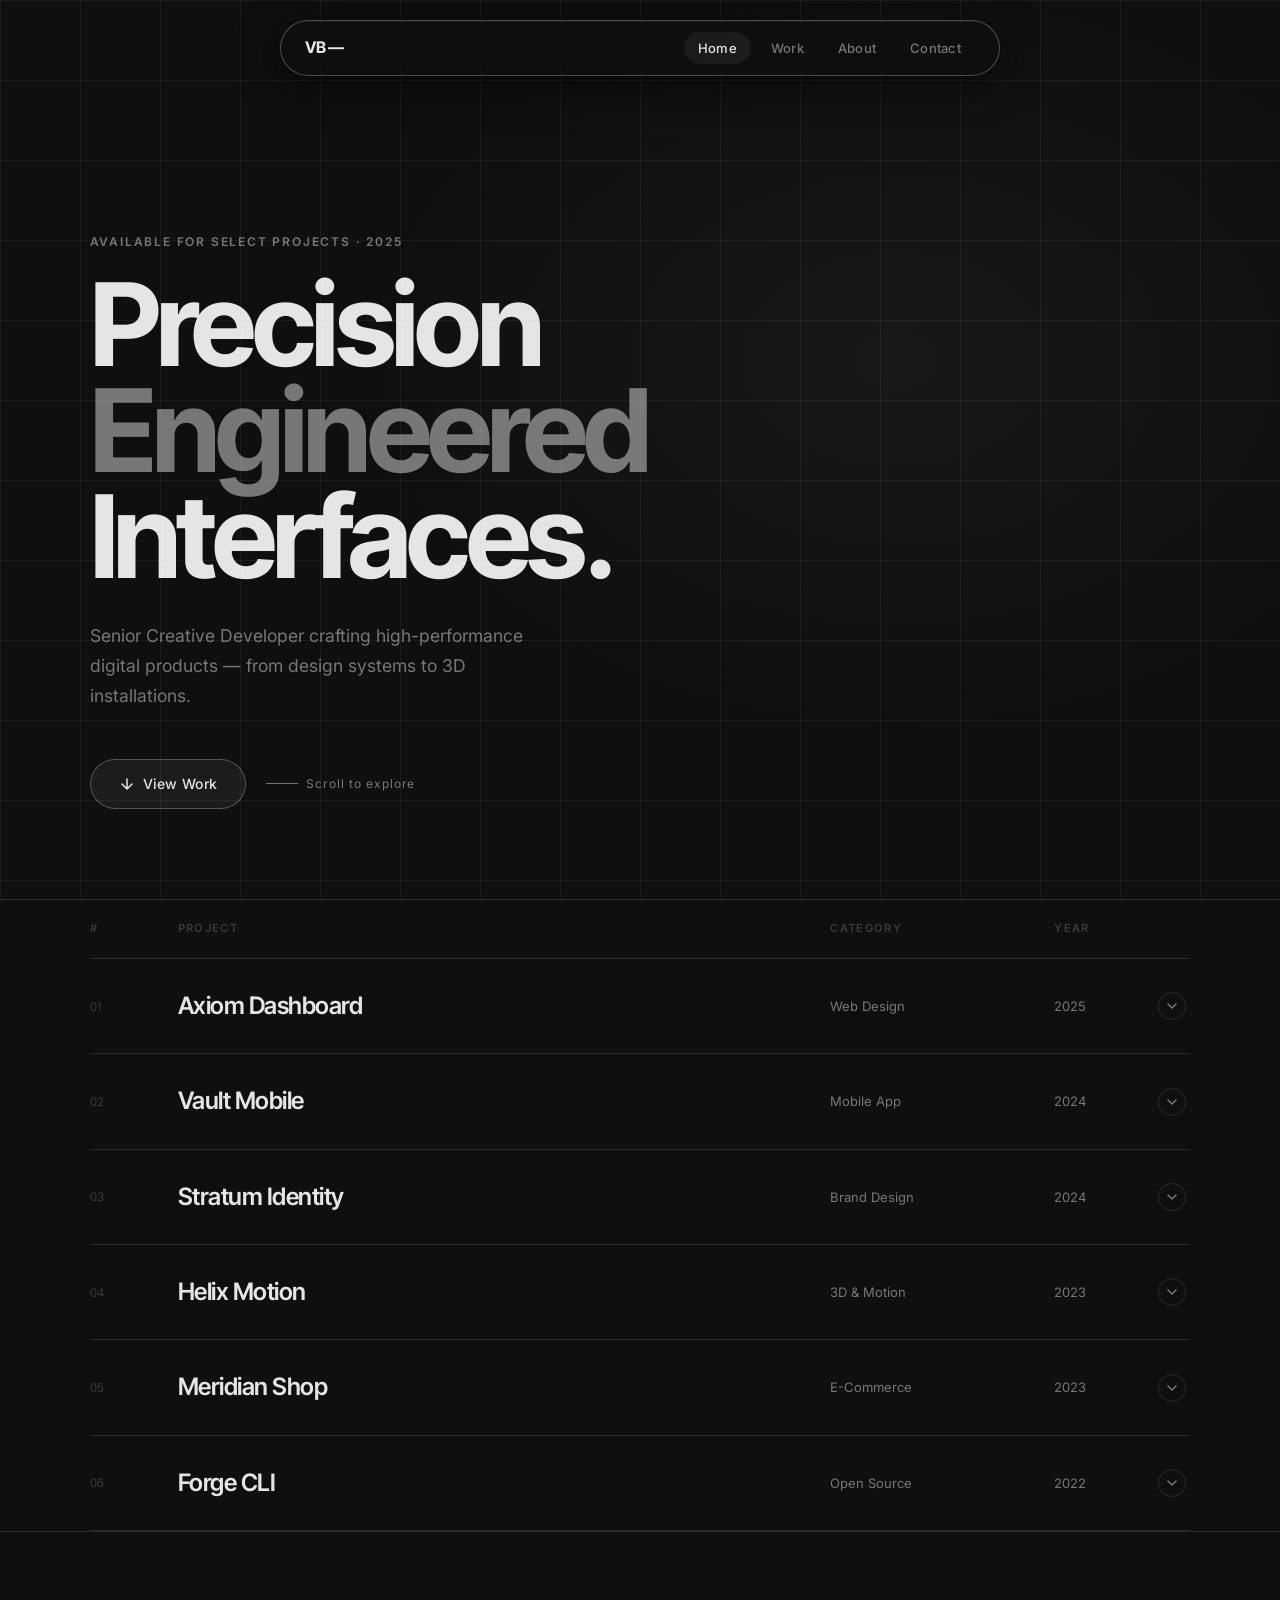
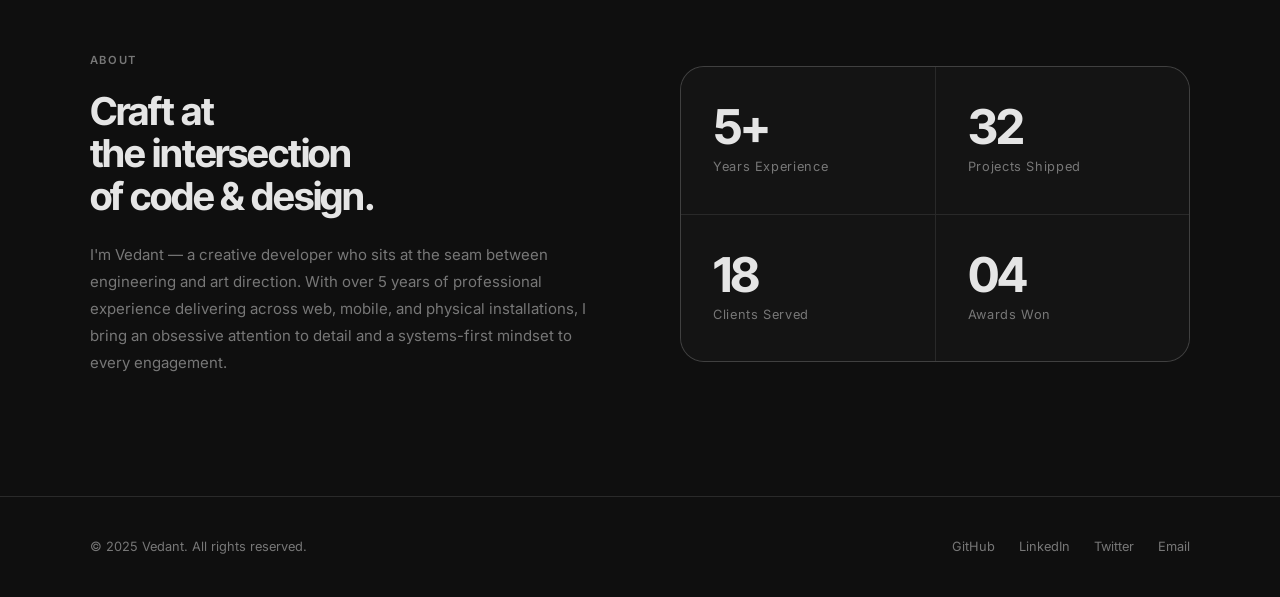
==== index.html @ 5c0058b6 "first commit" ====
<!DOCTYPE html>
<html lang="en">

<head>
    <meta charset="UTF-8" />
    <meta name="viewport" content="width=device-width, initial-scale=1.0" />
    <title>Vedant — Creative Developer & UI Architect</title>
    <meta name="description"
        content="Portfolio of Vedant — a Senior Creative Developer &amp; UI Architect specialising in precision-engineered digital products." />
    <meta property="og:title" content="Vedant — Creative Developer & UI Architect" />
    <meta property="og:description" content="Precision-engineered digital products. Web, Mobile, Brand, Motion." />
    <meta property="og:type" content="website" />
    <link rel="preconnect" href="https://fonts.googleapis.com" />
    <link rel="preconnect" href="https://fonts.gstatic.com" crossorigin />
    <link rel="stylesheet" href="./assets/css/index.css" />
</head>

<body>

    <!-- ── Floating Island Nav ── -->
    <div class="nav-wrapper" id="nav-wrapper">
        <nav class="site-nav" aria-label="Main navigation">
            <span class="nav-logo">VB —</span>
            <ul class="nav-links">
                <li><a href="#" class="active">Home</a></li>
                <li><a href="#projects">Work</a></li>
                <li><a href="#about">About</a></li>
                <li><a href="mailto:vedant@example.com">Contact</a></li>
            </ul>
        </nav>
    </div>

    <!-- ── Hero ── -->
    <header class="hero" id="home">
        <div class="hero-grid-overlay" aria-hidden="true"></div>
        <div class="hero-gradient" aria-hidden="true"></div>
        <p class="hero-eyebrow">Available for select projects · 2025</p>
        <h1 class="hero-heading">Precision<br /><em>Engineered</em><br />Interfaces.</h1>
        <p class="hero-sub">
            Senior Creative Developer crafting high-performance digital
            products — from design systems to 3D installations.
        </p>
        <div class="hero-cta-row">
            <a href="#projects" class="btn-primary">
                <svg width="16" height="16" viewBox="0 0 16 16" fill="none" aria-hidden="true">
                    <path d="M8 3v10M3 8l5 5 5-5" stroke="currentColor" stroke-width="1.5" stroke-linecap="round"
                        stroke-linejoin="round" />
                </svg>
                View Work
            </a>
            <span class="hero-scroll-hint">Scroll to explore</span>
        </div>
    </header>

    <!-- ── Projects ── -->
    <section class="projects-section" id="projects" aria-label="Selected work">
        <div class="projects-header" aria-hidden="true">
            <span>#</span>
            <span>Project</span>
            <span>Category</span>
            <span>Year</span>
            <span></span>
        </div>
        <!-- Rows are injected by index.js -->
        <div id="projects-list"></div>
    </section>

    <!-- ── About ── -->
    <section class="about-section" id="about" aria-label="About">
        <div class="about-copy">
            <p class="about-label">About</p>
            <h2 class="about-heading">Craft at<br />the intersection<br />of code & design.</h2>
            <p class="about-text">
                I'm Vedant — a creative developer who sits at the seam between
                engineering and art direction. With over 5 years of professional
                experience delivering across web, mobile, and physical installations,
                I bring an obsessive attention to detail and a systems-first mindset
                to every engagement.
            </p>
        </div>
        <div class="about-stats" aria-label="Key stats">
            <div class="stat-cell">
                <div class="stat-value">5+</div>
                <div class="stat-label">Years Experience</div>
            </div>
            <div class="stat-cell">
                <div class="stat-value">32</div>
                <div class="stat-label">Projects Shipped</div>
            </div>
            <div class="stat-cell">
                <div class="stat-value">18</div>
                <div class="stat-label">Clients Served</div>
            </div>
            <div class="stat-cell">
                <div class="stat-value">04</div>
                <div class="stat-label">Awards Won</div>
            </div>
        </div>
    </section>

    <!-- ── Footer ── -->
    <footer class="site-footer">
        <p class="footer-copy">© 2025 Vedant. All rights reserved.</p>
        <nav class="footer-links" aria-label="Social links">
            <a href="https://github.com/Vedant-VB07" target="_blank" rel="noopener">GitHub</a>
            <a href="https://linkedin.com/" target="_blank" rel="noopener">LinkedIn</a>
            <a href="https://twitter.com/" target="_blank" rel="noopener">Twitter</a>
            <a href="mailto:vedant@example.com">Email</a>
        </nav>
    </footer>

    <!-- Scripts (projects.js MUST load before index.js) -->
    <script src="./assets/js/projects.js"></script>
    <script src="./assets/js/index.js"></script>
</body>

</html>
---- assets/css/index.css ----
/* ============================================================
   Precision Silver — Design System & Home Page Styles
   "Industrial Humanist Modernism"
   ============================================================ */

@import url('https://fonts.googleapis.com/css2?family=Inter:wght@300;400;500;600;700&family=Inter+Tight:wght@400;700&display=swap');

/* ── 1. Design Tokens ─────────────────────────────────────── */
:root {
    --bg: #0F0F0F;
    --bg-raised: #141414;
    --surface: #1C1C1C;
    --surface-hi: #242424;
    --border: rgba(192, 192, 192, 0.15);
    --border-hi: rgba(192, 192, 192, 0.35);
    --accent: #C0C0C0;
    --accent-hi: #E5E5E5;
    --text: #E5E5E5;
    --text-muted: #777;
    --text-faint: #3A3A3A;
    --tag-bg: rgba(192, 192, 192, 0.08);

    --radius-sm: 6px;
    --radius-md: 12px;
    --radius-lg: 24px;
    --radius-pill: 999px;

    --nav-h: 56px;
    --nav-h-small: 44px;

    --ease-out: cubic-bezier(0.16, 1, 0.3, 1);
    --dur: 0.3s;
}

/* ── 2. Reset & Base ──────────────────────────────────────── */
*,
*::before,
*::after {
    box-sizing: border-box;
    margin: 0;
    padding: 0;
}

html {
    scroll-behavior: smooth;
    font-size: 16px;
}

body {
    background-color: var(--bg);
    color: var(--text);
    font-family: 'Inter', -apple-system, sans-serif;
    font-weight: 400;
    line-height: 1.6;
    -webkit-font-smoothing: antialiased;
    -moz-osx-font-smoothing: grayscale;
    overflow-x: hidden;
}

a {
    color: inherit;
    text-decoration: none;
}

img {
    display: block;
    max-width: 100%;
}

button {
    cursor: pointer;
    font-family: inherit;
}

/* ── 3. Floating Island Nav ───────────────────────────────── */
.nav-wrapper {
    position: fixed;
    top: 20px;
    left: 50%;
    transform: translateX(-50%);
    z-index: 100;
    width: min(720px, calc(100vw - 40px));
    transition: top var(--dur) var(--ease-out), width var(--dur) var(--ease-out);
}

nav.site-nav {
    display: flex;
    align-items: center;
    justify-content: space-between;
    height: var(--nav-h);
    padding: 0 24px;
    border-radius: var(--radius-pill);
    border: 1px solid var(--border-hi);
    background: rgba(15, 15, 15, 0.72);
    backdrop-filter: blur(16px) saturate(180%);
    -webkit-backdrop-filter: blur(16px) saturate(180%);
    box-shadow: 0 8px 40px rgba(0, 0, 0, 0.6), inset 0 1px 0 rgba(255, 255, 255, 0.06);
    transition: height var(--dur) var(--ease-out),
        padding var(--dur) var(--ease-out),
        box-shadow var(--dur) var(--ease-out);
}

.nav-logo {
    font-family: 'Inter Tight', sans-serif;
    font-weight: 700;
    font-size: 1rem;
    letter-spacing: -0.02em;
    color: var(--accent-hi);
}

.nav-links {
    display: flex;
    gap: 6px;
    list-style: none;
}

.nav-links a {
    display: block;
    padding: 6px 14px;
    border-radius: var(--radius-pill);
    font-size: 0.8125rem;
    font-weight: 500;
    color: var(--text-muted);
    letter-spacing: 0.02em;
    transition: color var(--dur), background var(--dur);
}

.nav-links a:hover,
.nav-links a.active {
    color: var(--accent-hi);
    background: rgba(192, 192, 192, 0.08);
}

/* Shrunk state on scroll */
.nav-wrapper.scrolled {
    top: 12px;
    width: min(620px, calc(100vw - 40px));
}

.nav-wrapper.scrolled nav.site-nav {
    height: var(--nav-h-small);
    padding: 0 20px;
    box-shadow: 0 4px 24px rgba(0, 0, 0, 0.8), inset 0 1px 0 rgba(255, 255, 255, 0.04);
}

/* ── 4. Hero Section ──────────────────────────────────────── */
.hero {
    min-height: 100vh;
    display: flex;
    flex-direction: column;
    justify-content: flex-end;
    padding: 0 7vw 10vh;
    position: relative;
    border-bottom: 1px solid var(--border);
    overflow: hidden;
}

.hero-grid-overlay {
    position: absolute;
    inset: 0;
    background-image:
        linear-gradient(var(--border) 1px, transparent 1px),
        linear-gradient(90deg, var(--border) 1px, transparent 1px);
    background-size: 80px 80px;
    pointer-events: none;
    opacity: 0.5;
}

.hero-gradient {
    position: absolute;
    inset: 0;
    background: radial-gradient(ellipse 60% 60% at 70% 40%, rgba(192, 192, 192, 0.05) 0%, transparent 70%);
    pointer-events: none;
}

.hero-eyebrow {
    font-size: 0.75rem;
    font-weight: 600;
    letter-spacing: 0.15em;
    text-transform: uppercase;
    color: var(--text-muted);
    margin-bottom: 20px;
}

.hero-heading {
    font-family: 'Inter Tight', sans-serif;
    font-size: clamp(3.5rem, 9vw, 8rem);
    font-weight: 700;
    line-height: 0.92;
    letter-spacing: -0.04em;
    color: var(--accent-hi);
    margin-bottom: 32px;
    max-width: 900px;
}

.hero-heading em {
    font-style: normal;
    color: var(--text-muted);
}

.hero-sub {
    font-size: clamp(0.9rem, 1.5vw, 1.1rem);
    color: var(--text-muted);
    max-width: 440px;
    line-height: 1.7;
    margin-bottom: 48px;
}

.hero-cta-row {
    display: flex;
    align-items: center;
    gap: 20px;
}

.btn-primary {
    display: inline-flex;
    align-items: center;
    gap: 8px;
    padding: 13px 28px;
    border-radius: var(--radius-pill);
    border: 1px solid var(--border-hi);
    background: var(--surface);
    color: var(--accent-hi);
    font-size: 0.875rem;
    font-weight: 500;
    letter-spacing: 0.02em;
    transition: background var(--dur), border-color var(--dur), transform var(--dur);
}

.btn-primary:hover {
    background: var(--surface-hi);
    border-color: var(--accent);
    transform: translateY(-1px);
}

.hero-scroll-hint {
    font-size: 0.75rem;
    color: var(--text-muted);
    letter-spacing: 0.08em;
    display: flex;
    align-items: center;
    gap: 8px;
}

.hero-scroll-hint::before {
    content: '';
    display: inline-block;
    width: 32px;
    height: 1px;
    background: var(--text-muted);
}

/* ── 5. Projects Section ──────────────────────────────────── */
.projects-section {
    padding: 0 7vw;
}

.projects-header {
    display: grid;
    grid-template-columns: 64px 1fr 200px 80px 32px;
    gap: 0 24px;
    padding: 20px 0;
    border-bottom: 1px solid var(--border);
}

.projects-header span {
    font-size: 0.7rem;
    font-weight: 600;
    letter-spacing: 0.12em;
    text-transform: uppercase;
    color: var(--text-faint);
}

/* ── 6. Project Row ───────────────────────────────────────── */
.project-row {
    border-bottom: 1px solid var(--border);
    overflow: hidden;
}

.row-header {
    display: grid;
    grid-template-columns: 64px 1fr 200px 80px 32px;
    gap: 0 24px;
    align-items: center;
    padding: 28px 0;
    cursor: pointer;
    transition: background var(--dur);
    position: relative;
}

.row-header::before {
    content: '';
    position: absolute;
    inset: 0;
    margin: 0 -7vw;
    background: rgba(192, 192, 192, 0.03);
    opacity: 0;
    transition: opacity var(--dur);
    pointer-events: none;
}

.row-header:hover::before {
    opacity: 1;
}

.row-index {
    font-family: 'Inter Tight', sans-serif;
    font-size: 0.75rem;
    font-weight: 400;
    color: var(--text-faint);
    letter-spacing: 0.05em;
}

.row-title {
    font-family: 'Inter Tight', sans-serif;
    font-size: clamp(1.1rem, 2vw, 1.5rem);
    font-weight: 600;
    color: var(--accent-hi);
    letter-spacing: -0.02em;
    transition: color var(--dur);
}

.project-row.is-open .row-title,
.row-header:hover .row-title {
    color: #fff;
}

.row-category {
    font-size: 0.8125rem;
    color: var(--text-muted);
    font-weight: 400;
}

.row-year {
    font-size: 0.8125rem;
    color: var(--text-muted);
    font-weight: 400;
}

.row-chevron {
    display: flex;
    align-items: center;
    justify-content: center;
    width: 28px;
    height: 28px;
    border-radius: 50%;
    border: 1px solid var(--border);
    color: var(--text-muted);
    font-size: 0.75rem;
    transition: transform var(--dur) var(--ease-out),
        border-color var(--dur),
        color var(--dur),
        background var(--dur);
    flex-shrink: 0;
}

.project-row.is-open .row-chevron {
    transform: rotate(180deg);
    border-color: var(--accent);
    color: var(--accent-hi);
    background: rgba(192, 192, 192, 0.08);
}

/* ── 7. Expanded Accordion Card ───────────────────────────── */
.row-detail {
    max-height: 0;
    overflow: hidden;
    transition: max-height 0.4s var(--ease-out);
}

.project-row.is-open .row-detail {
    max-height: 640px;
}

.row-detail-inner {
    display: grid;
    grid-template-columns: 1fr 1fr;
    gap: 40px;
    padding: 0 0 48px;
    border-radius: 0 0 var(--radius-lg) var(--radius-lg);
}

.detail-image-wrap {
    position: relative;
    border-radius: var(--radius-lg);
    overflow: hidden;
    border: 1px solid var(--border);
    background: var(--surface);
    aspect-ratio: 16/9;
}

.detail-image-wrap img {
    width: 100%;
    height: 100%;
    object-fit: cover;
    transition: transform 0.6s var(--ease-out);
}

.project-row.is-open .detail-image-wrap img {
    transform: scale(1.02);
}

/* CSS placeholder for projects without images */
.detail-image-placeholder {
    width: 100%;
    height: 100%;
    display: flex;
    align-items: center;
    justify-content: center;
    background: linear-gradient(135deg, var(--surface) 0%, var(--bg-raised) 100%);
}

.placeholder-glyph {
    width: 80px;
    height: 80px;
    border: 1px solid var(--border-hi);
    border-radius: var(--radius-md);
    display: grid;
    place-items: center;
}

.placeholder-glyph svg {
    opacity: 0.3;
}

.detail-content {
    display: flex;
    flex-direction: column;
    justify-content: center;
    gap: 20px;
    padding: 8px 0;
}

.detail-summary {
    font-size: 0.95rem;
    color: var(--text-muted);
    line-height: 1.75;
    border-left: 2px solid var(--border-hi);
    padding-left: 16px;
}

.detail-tags {
    display: flex;
    flex-wrap: wrap;
    gap: 8px;
}

.detail-tag {
    padding: 4px 12px;
    border-radius: var(--radius-pill);
    border: 1px solid var(--border);
    background: var(--tag-bg);
    font-size: 0.75rem;
    font-weight: 500;
    color: var(--accent);
    letter-spacing: 0.04em;
}

.btn-case-study {
    display: inline-flex;
    align-items: center;
    gap: 10px;
    align-self: flex-start;
    padding: 12px 24px;
    border-radius: var(--radius-pill);
    border: 1px solid var(--border-hi);
    background: transparent;
    color: var(--accent-hi);
    font-size: 0.8125rem;
    font-weight: 600;
    letter-spacing: 0.05em;
    text-transform: uppercase;
    transition: background var(--dur), border-color var(--dur), transform var(--dur), color var(--dur);
}

.btn-case-study:hover {
    background: var(--accent-hi);
    color: var(--bg);
    border-color: var(--accent-hi);
    transform: translateY(-1px);
}

.btn-case-study svg {
    transition: transform var(--dur) var(--ease-out);
}

.btn-case-study:hover svg {
    transform: translateX(3px);
}

/* ── 8. About Section ─────────────────────────────────────── */
.about-section {
    padding: 120px 7vw;
    border-top: 1px solid var(--border);
    display: grid;
    grid-template-columns: 1fr 1fr;
    gap: 80px;
    align-items: center;
}

.about-label {
    font-size: 0.7rem;
    font-weight: 600;
    letter-spacing: 0.15em;
    text-transform: uppercase;
    color: var(--text-muted);
    margin-bottom: 20px;
}

.about-heading {
    font-family: 'Inter Tight', sans-serif;
    font-size: clamp(1.8rem, 3vw, 2.8rem);
    font-weight: 700;
    letter-spacing: -0.03em;
    color: var(--accent-hi);
    line-height: 1.1;
    margin-bottom: 24px;
}

.about-text {
    color: var(--text-muted);
    line-height: 1.8;
    font-size: 0.9375rem;
}

.about-stats {
    display: grid;
    grid-template-columns: 1fr 1fr;
    gap: 1px;
    border: 1px solid var(--border);
    border-radius: var(--radius-lg);
    overflow: hidden;
    background: var(--border);
}

.stat-cell {
    background: var(--bg-raised);
    padding: 36px 32px;
}

.stat-value {
    font-family: 'Inter Tight', sans-serif;
    font-size: 3rem;
    font-weight: 700;
    letter-spacing: -0.04em;
    color: var(--accent-hi);
    line-height: 1;
    margin-bottom: 6px;
}

.stat-label {
    font-size: 0.8rem;
    color: var(--text-muted);
    letter-spacing: 0.05em;
}

/* ── 9. Footer ────────────────────────────────────────────── */
footer.site-footer {
    border-top: 1px solid var(--border);
    padding: 40px 7vw;
    display: flex;
    align-items: center;
    justify-content: space-between;
    gap: 24px;
}

.footer-copy {
    font-size: 0.8rem;
    color: var(--text-muted);
}

.footer-links {
    display: flex;
    gap: 24px;
}

.footer-links a {
    font-size: 0.8rem;
    color: var(--text-muted);
    transition: color var(--dur);
}

.footer-links a:hover {
    color: var(--accent-hi);
}

/* ── 10. Utilities ────────────────────────────────────────── */
.sr-only {
    position: absolute;
    width: 1px;
    height: 1px;
    clip: rect(0 0 0 0);
    overflow: hidden;
}

/* ── 11. Responsive ───────────────────────────────────────── */
@media (max-width: 768px) {
    .projects-header {
        display: none;
    }

    .row-header {
        grid-template-columns: 48px 1fr 32px;
    }

    .row-category,
    .row-year {
        display: none;
    }

    .row-detail-inner {
        grid-template-columns: 1fr;
        gap: 24px;
        padding-bottom: 32px;
    }

    .about-section {
        grid-template-columns: 1fr;
        gap: 48px;
        padding: 80px 7vw;
    }

    .hero {
        padding: 0 6vw 12vh;
    }

    footer.site-footer {
        flex-direction: column;
        align-items: flex-start;
    }
}

@media (max-width: 480px) {
    .nav-links {
        display: none;
    }
}
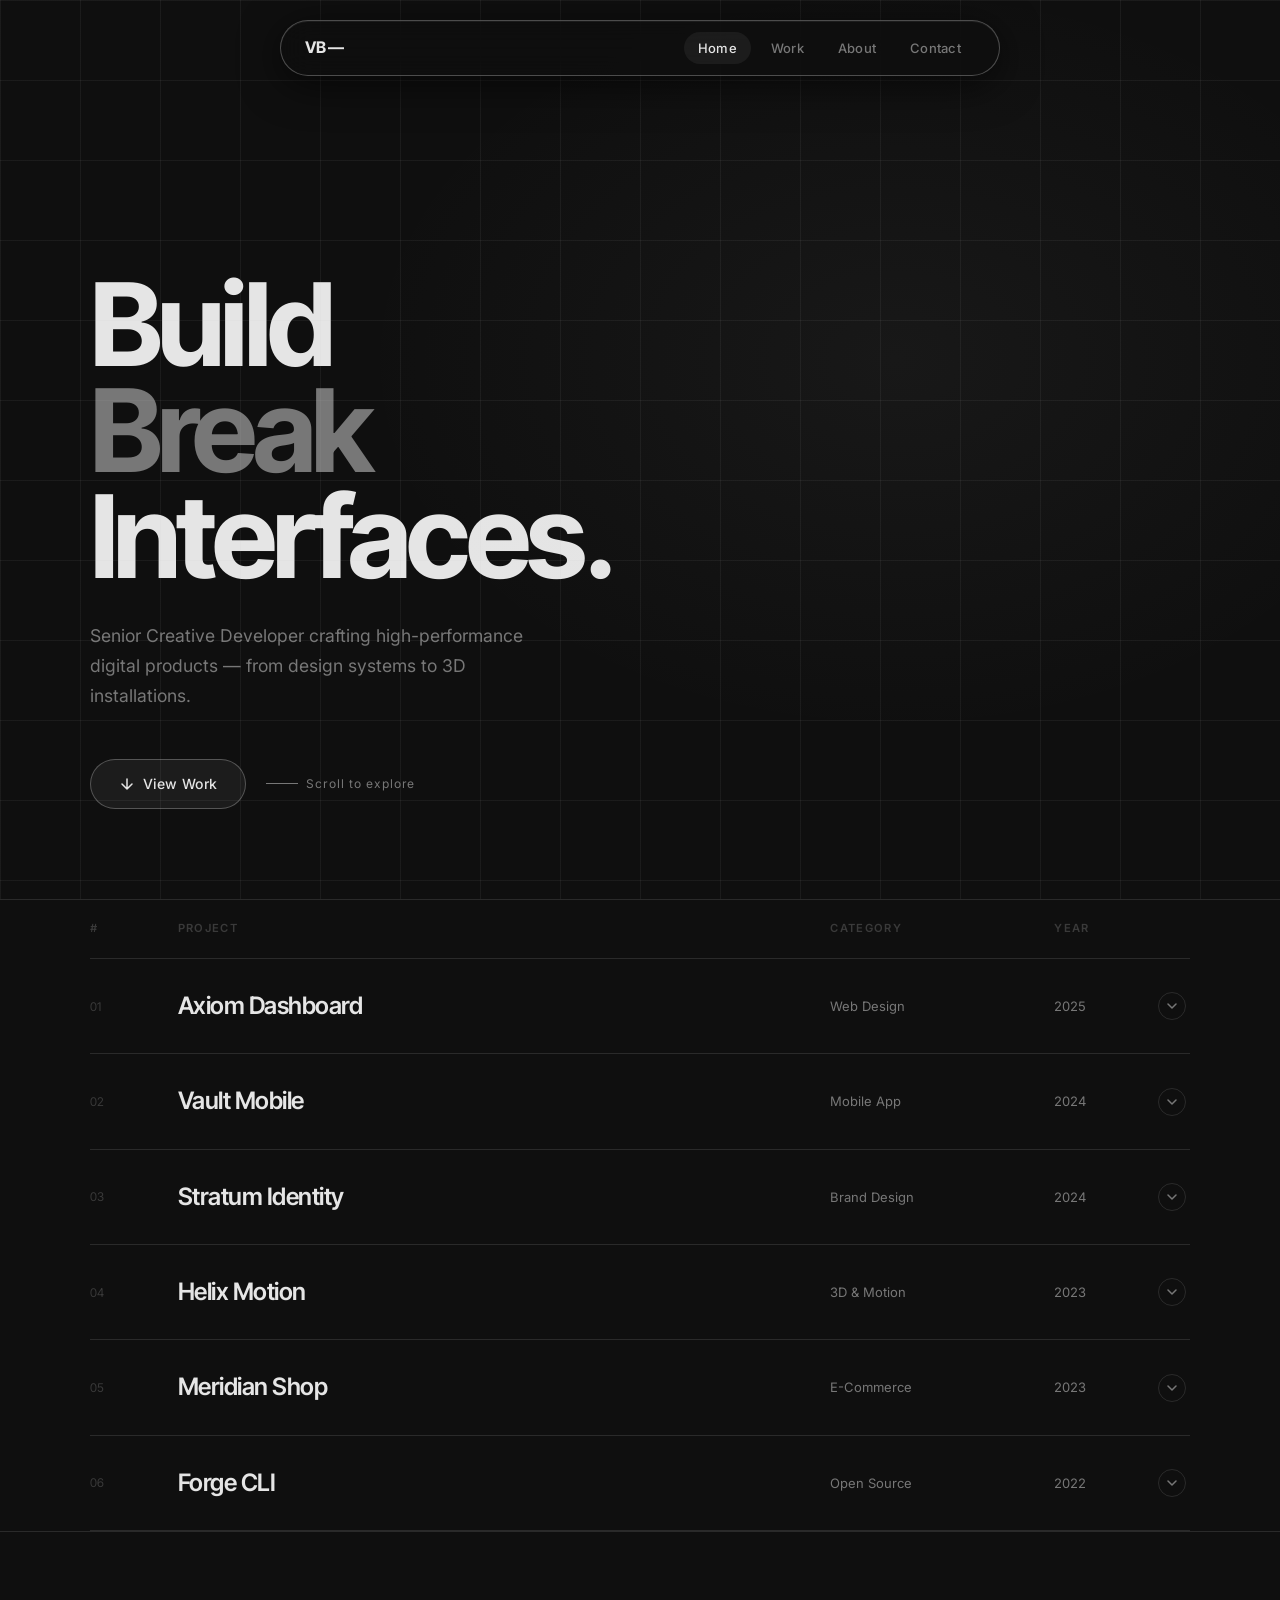
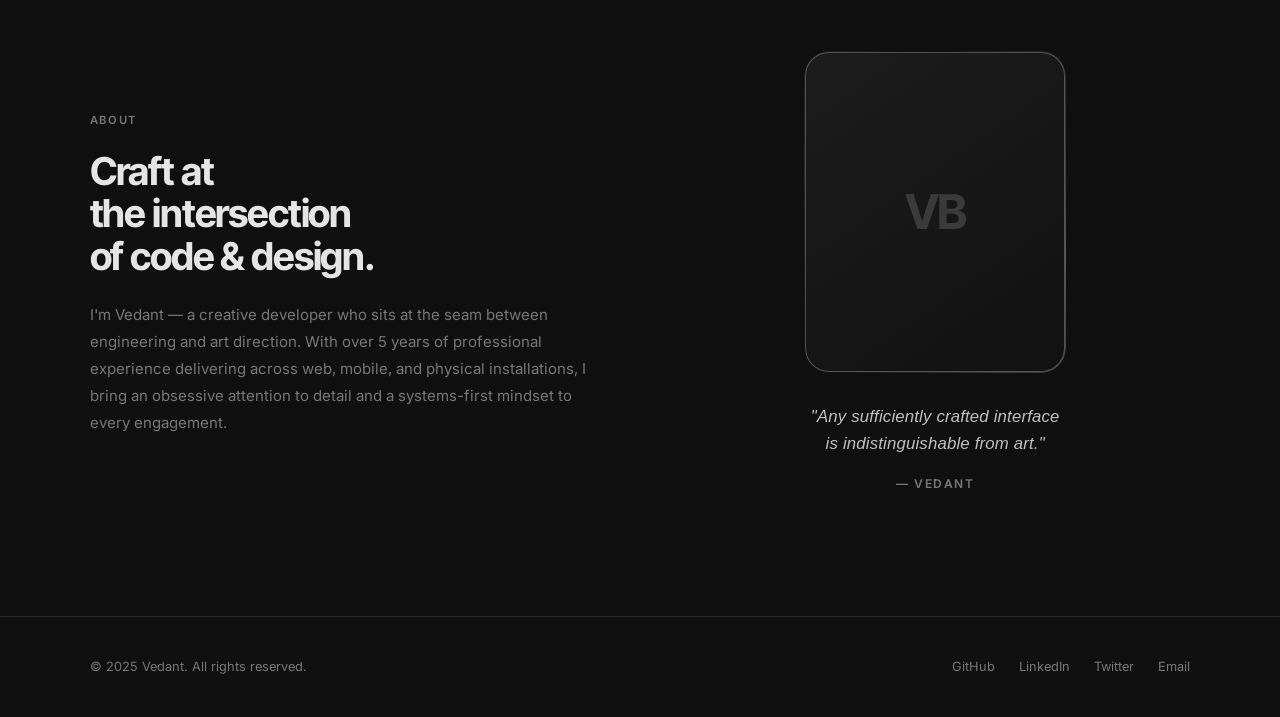
==== commit cd1f3469: "./" ====
--- a/index.html
+++ b/index.html
@@ -4,7 +4,7 @@
 <head>
     <meta charset="UTF-8" />
     <meta name="viewport" content="width=device-width, initial-scale=1.0" />
-    <title>Vedant — Creative Developer & UI Architect</title>
+    <title>Portfolio</title>
     <meta name="description"
         content="Portfolio of Vedant — a Senior Creative Developer &amp; UI Architect specialising in precision-engineered digital products." />
     <meta property="og:title" content="Vedant — Creative Developer & UI Architect" />
@@ -16,6 +16,19 @@
 </head>
 
 <body>
+
+    <!-- ── Preloader ── -->
+    <div id="preloader" aria-hidden="true">
+        <div class="preloader-inner">
+            <div class="preloader-logo">VB —</div>
+            <div class="preloader-bar-wrap">
+                <div class="preloader-bar" id="preloader-bar"></div>
+            </div>
+            <span class="preloader-status" id="preloader-status">Initialising</span>
+        </div>
+        <div class="preloader-grid" aria-hidden="true"></div>
+        <div class="preloader-scanline" aria-hidden="true"></div>
+    </div>
 
     <!-- ── Floating Island Nav ── -->
     <div class="nav-wrapper" id="nav-wrapper">
@@ -34,8 +47,7 @@
     <header class="hero" id="home">
         <div class="hero-grid-overlay" aria-hidden="true"></div>
         <div class="hero-gradient" aria-hidden="true"></div>
-        <p class="hero-eyebrow">Available for select projects · 2025</p>
-        <h1 class="hero-heading">Precision<br /><em>Engineered</em><br />Interfaces.</h1>
+        <h1 class="hero-heading">Build<br /><em>Break</em><br />Interfaces.</h1>
         <p class="hero-sub">
             Senior Creative Developer crafting high-performance digital
             products — from design systems to 3D installations.
@@ -78,23 +90,22 @@
                 to every engagement.
             </p>
         </div>
-        <div class="about-stats" aria-label="Key stats">
-            <div class="stat-cell">
-                <div class="stat-value">5+</div>
-                <div class="stat-label">Years Experience</div>
+        <!-- Photo + Quote -->
+        <div class="about-photo-col">
+            <div class="about-photo-frame">
+                <!-- Replace src with your actual photo. Keep filename as photo.jpg in assets/img/ -->
+                <img src="./assets/img/photo.jpg" alt="Vedant" class="about-photo"
+                    onerror="this.style.display='none';this.nextElementSibling.style.display='flex'" />
+                <!-- Shown if photo is missing -->
+                <div class="about-photo-fallback">
+                    <span>VB</span>
+                </div>
+                <div class="photo-rim" aria-hidden="true"></div>
             </div>
-            <div class="stat-cell">
-                <div class="stat-value">32</div>
-                <div class="stat-label">Projects Shipped</div>
-            </div>
-            <div class="stat-cell">
-                <div class="stat-value">18</div>
-                <div class="stat-label">Clients Served</div>
-            </div>
-            <div class="stat-cell">
-                <div class="stat-value">04</div>
-                <div class="stat-label">Awards Won</div>
-            </div>
+            <blockquote class="about-quote">
+                <p class="quote-text">"Any sufficiently crafted interface<br />is indistinguishable from art."</p>
+                <cite class="quote-cite">— Vedant</cite>
+            </blockquote>
         </div>
     </section>
 
--- a/assets/css/index.css
+++ b/assets/css/index.css
@@ -488,6 +488,44 @@
     transform: translateX(3px);
 }
 
+/* ── Live At button (secondary) ───────────────────────────── */
+.detail-actions {
+    display: flex;
+    flex-wrap: wrap;
+    gap: 12px;
+    align-items: center;
+}
+
+.btn-live-at {
+    display: inline-flex;
+    align-items: center;
+    gap: 8px;
+    padding: 12px 22px;
+    border-radius: var(--radius-pill);
+    border: 1px solid var(--border);
+    background: transparent;
+    color: var(--text-muted);
+    font-size: 0.8125rem;
+    font-weight: 500;
+    letter-spacing: 0.05em;
+    text-transform: uppercase;
+    transition: border-color var(--dur), color var(--dur), transform var(--dur);
+}
+
+.btn-live-at:hover {
+    border-color: var(--accent);
+    color: var(--accent-hi);
+    transform: translateY(-1px);
+}
+
+.btn-live-at svg {
+    transition: transform var(--dur) var(--ease-out);
+}
+
+.btn-live-at:hover svg {
+    transform: translate(2px, -2px);
+}
+
 /* ── 8. About Section ─────────────────────────────────────── */
 .about-section {
     padding: 120px 7vw;
@@ -523,35 +561,103 @@
     font-size: 0.9375rem;
 }
 
-.about-stats {
-    display: grid;
-    grid-template-columns: 1fr 1fr;
-    gap: 1px;
-    border: 1px solid var(--border);
+/* ── 8b. About — Photo + Quote ───────────────────────────── */
+.about-photo-col {
+    display: flex;
+    flex-direction: column;
+    align-items: center;
+    gap: 32px;
+}
+
+.about-photo-frame {
+    position: relative;
+    width: 260px;
+    flex-shrink: 0;
+}
+
+.about-photo {
+    width: 260px;
+    height: 320px;
+    object-fit: cover;
     border-radius: var(--radius-lg);
-    overflow: hidden;
-    background: var(--border);
-}
-
-.stat-cell {
-    background: var(--bg-raised);
-    padding: 36px 32px;
-}
-
-.stat-value {
+    border: 1px solid var(--border-hi);
+    display: block;
+}
+
+/* Fallback initials block */
+.about-photo-fallback {
+    width: 260px;
+    height: 320px;
+    border-radius: var(--radius-lg);
+    border: 1px solid var(--border-hi);
+    background: linear-gradient(145deg, var(--surface) 0%, #111 100%);
+    display: flex;
+    align-items: center;
+    justify-content: center;
+}
+
+.about-photo-fallback span {
     font-family: 'Inter Tight', sans-serif;
     font-size: 3rem;
     font-weight: 700;
     letter-spacing: -0.04em;
-    color: var(--accent-hi);
-    line-height: 1;
-    margin-bottom: 6px;
-}
-
-.stat-label {
-    font-size: 0.8rem;
-    color: var(--text-muted);
-    letter-spacing: 0.05em;
+    color: var(--text-faint);
+}
+
+/* Subtle animated silver rim */
+.photo-rim {
+    position: absolute;
+    inset: -1px;
+    border-radius: calc(var(--radius-lg) + 1px);
+    background: conic-gradient(from 0deg,
+            transparent 0%,
+            rgba(192, 192, 192, 0.6) 30%,
+            transparent 60%,
+            rgba(192, 192, 192, 0.2) 80%,
+            transparent 100%);
+    mask: linear-gradient(#fff 0 0) content-box,
+        linear-gradient(#fff 0 0);
+    mask-composite: exclude;
+    -webkit-mask-composite: destination-out;
+    padding: 1px;
+    animation: rim-spin 6s linear infinite;
+    pointer-events: none;
+    opacity: 0.7;
+}
+
+@keyframes rim-spin {
+    from {
+        transform: rotate(0deg);
+    }
+
+    to {
+        transform: rotate(360deg);
+    }
+}
+
+.about-quote {
+    text-align: center;
+    padding: 0 8px;
+    border: none;
+}
+
+.quote-text {
+    font-family: 'Inter Tight', sans-serif;
+    font-size: clamp(0.9rem, 1.5vw, 1.05rem);
+    font-style: italic;
+    color: var(--accent);
+    line-height: 1.6;
+    letter-spacing: 0.01em;
+    margin-bottom: 12px;
+}
+
+.quote-cite {
+    font-size: 0.75rem;
+    font-style: normal;
+    font-weight: 600;
+    letter-spacing: 0.12em;
+    text-transform: uppercase;
+    color: var(--text-muted);
 }
 
 /* ── 9. Footer ────────────────────────────────────────────── */
@@ -593,7 +699,114 @@
     overflow: hidden;
 }
 
-/* ── 11. Responsive ───────────────────────────────────────── */
+/* ── 11. Preloader ────────────────────────────────────────── */
+#preloader {
+    position: fixed;
+    inset: 0;
+    z-index: 9999;
+    background: var(--bg);
+    display: flex;
+    align-items: center;
+    justify-content: center;
+    transition: opacity 0.6s var(--ease-out), visibility 0.6s var(--ease-out);
+}
+
+#preloader.hidden {
+    opacity: 0;
+    visibility: hidden;
+    pointer-events: none;
+}
+
+.preloader-grid {
+    position: absolute;
+    inset: 0;
+    background-image:
+        linear-gradient(rgba(192, 192, 192, 0.06) 1px, transparent 1px),
+        linear-gradient(90deg, rgba(192, 192, 192, 0.06) 1px, transparent 1px);
+    background-size: 60px 60px;
+    pointer-events: none;
+}
+
+/* Moving horizontal scanline */
+.preloader-scanline {
+    position: absolute;
+    left: 0;
+    right: 0;
+    height: 1px;
+    background: linear-gradient(90deg, transparent, rgba(192, 192, 192, 0.25) 40%, rgba(255, 255, 255, 0.5) 50%, rgba(192, 192, 192, 0.25) 60%, transparent);
+    animation: scan 2.5s linear infinite;
+    pointer-events: none;
+}
+
+@keyframes scan {
+    from {
+        top: 0;
+    }
+
+    to {
+        top: 100%;
+    }
+}
+
+.preloader-inner {
+    display: flex;
+    flex-direction: column;
+    align-items: center;
+    gap: 28px;
+    position: relative;
+    z-index: 1;
+}
+
+.preloader-logo {
+    font-family: 'Inter Tight', sans-serif;
+    font-size: clamp(2.5rem, 8vw, 4rem);
+    font-weight: 700;
+    letter-spacing: -0.04em;
+    color: var(--accent-hi);
+    animation: pl-fade 1.2s var(--ease-out) both;
+}
+
+@keyframes pl-fade {
+    from {
+        opacity: 0;
+        transform: translateY(12px);
+    }
+
+    to {
+        opacity: 1;
+        transform: translateY(0);
+    }
+}
+
+.preloader-bar-wrap {
+    width: clamp(180px, 28vw, 320px);
+    height: 1px;
+    background: var(--border);
+    position: relative;
+    overflow: hidden;
+}
+
+.preloader-bar {
+    position: absolute;
+    top: 0;
+    left: 0;
+    height: 100%;
+    width: 0%;
+    background: linear-gradient(90deg, var(--accent), var(--accent-hi));
+    transition: width 0.1s linear;
+    box-shadow: 0 0 12px rgba(192, 192, 192, 0.6);
+}
+
+.preloader-status {
+    font-size: 0.7rem;
+    font-weight: 600;
+    letter-spacing: 0.18em;
+    text-transform: uppercase;
+    color: var(--text-muted);
+    animation: pl-fade 1.4s var(--ease-out) both;
+}
+
+/* ── 12. Responsive ───────────────────────────────────────── */
 @media (max-width: 768px) {
     .projects-header {
         display: none;
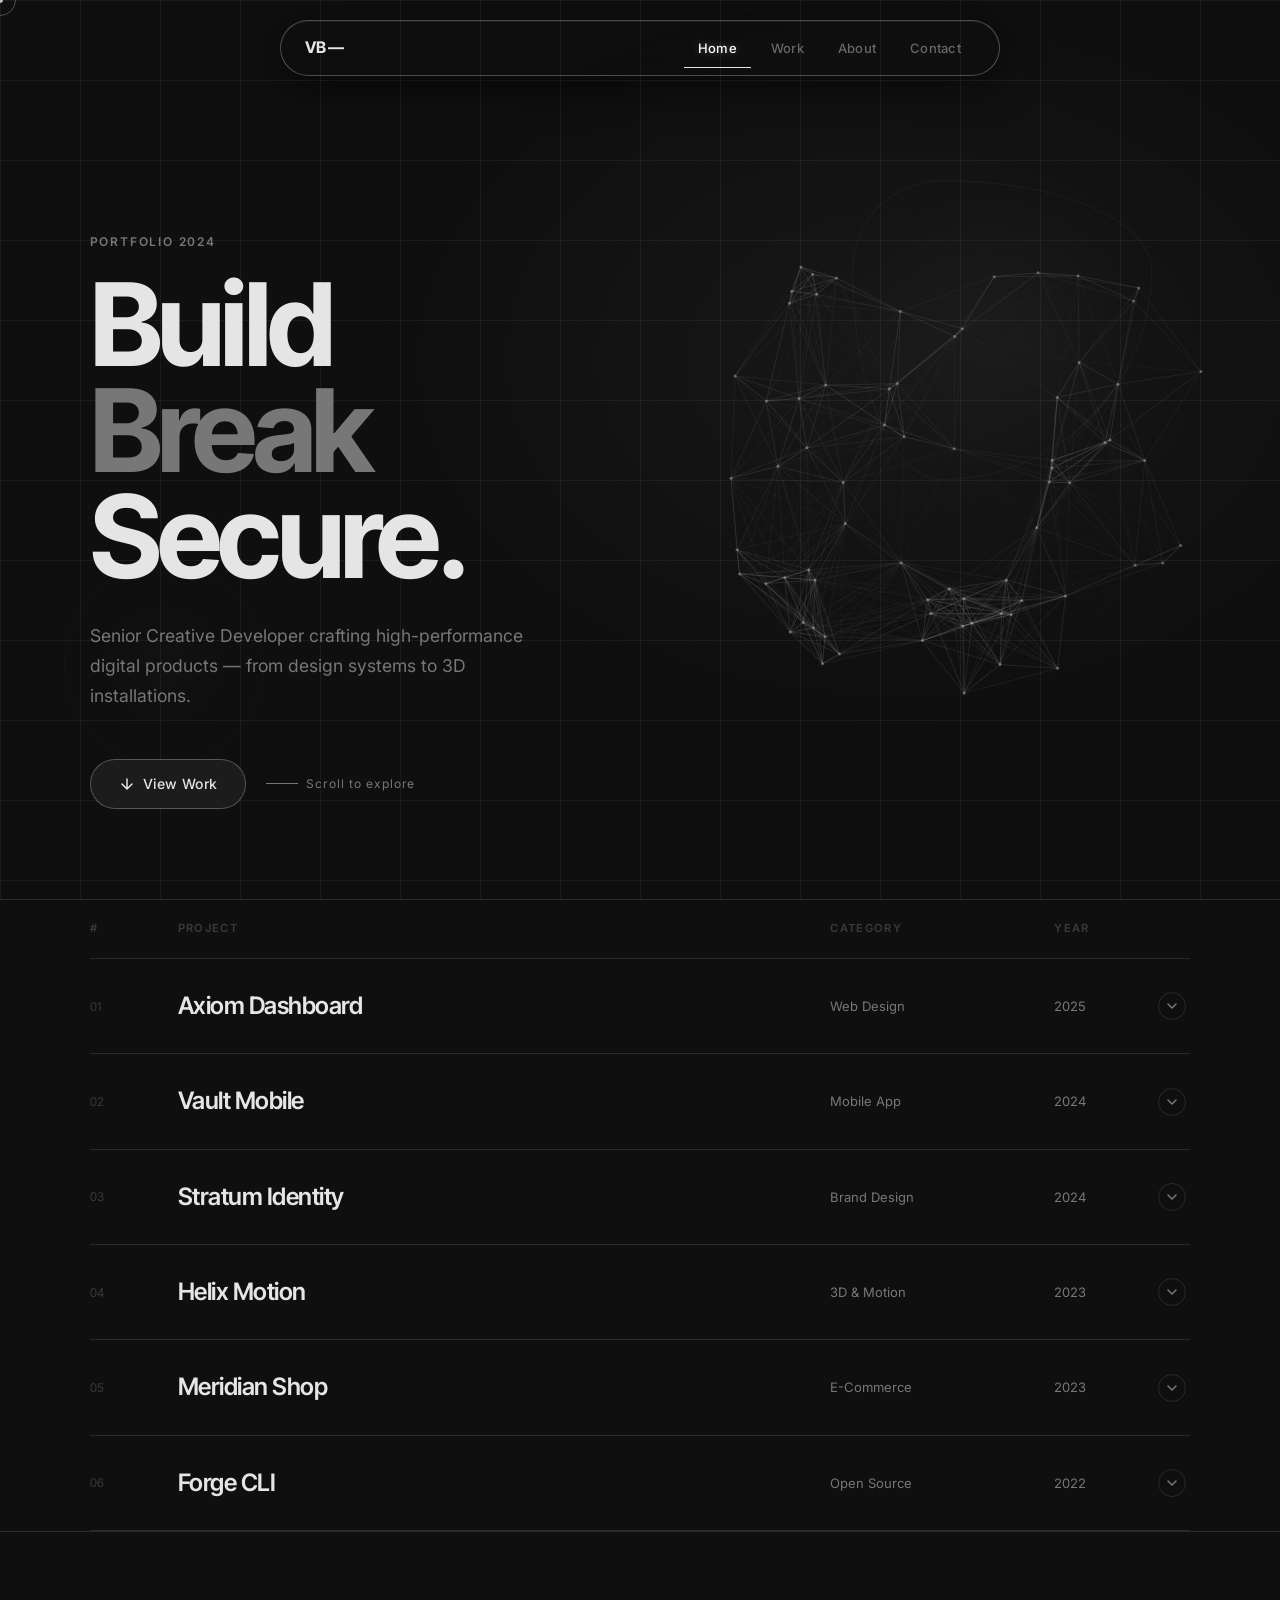
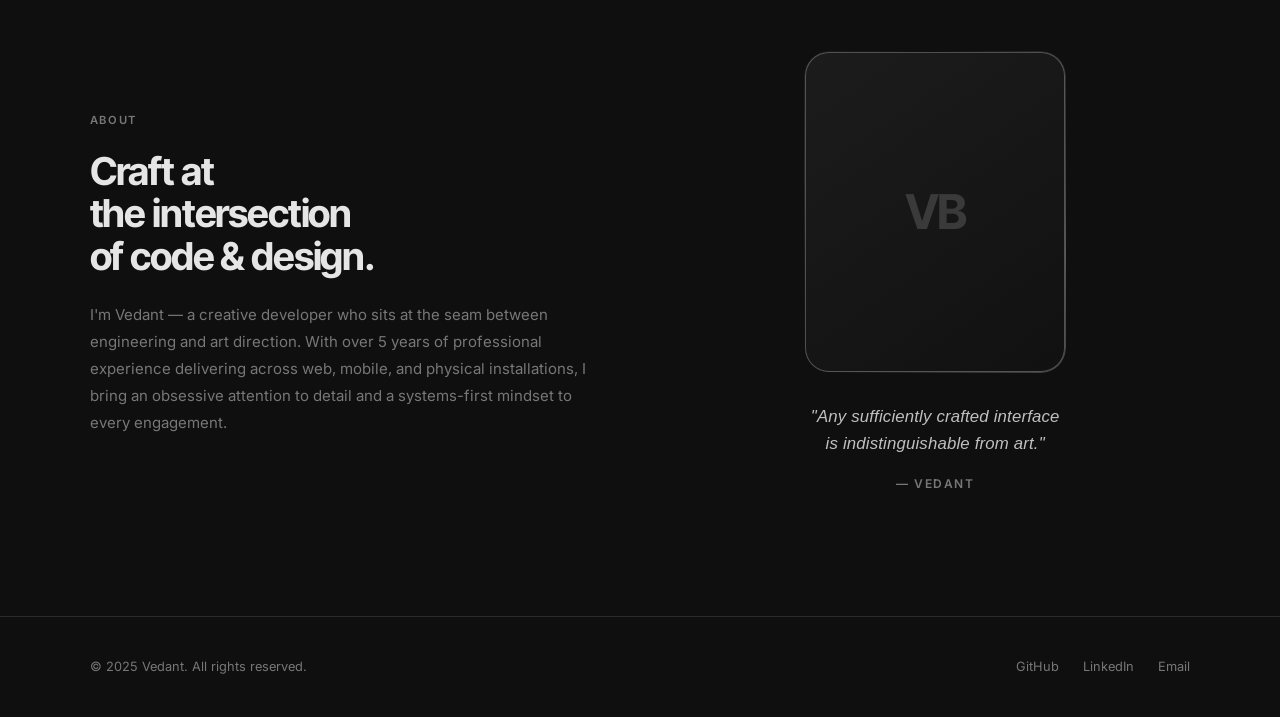
==== commit 1542150f: "first modified final" ====
--- a/index.html
+++ b/index.html
@@ -16,6 +16,9 @@
 </head>
 
 <body>
+    <!-- ── Custom Cursor ── -->
+    <div class="cursor-dot" id="cursor-dot"></div>
+    <div class="cursor-ring" id="cursor-ring"></div>
 
     <!-- ── Preloader ── -->
     <div id="preloader" aria-hidden="true">
@@ -33,12 +36,12 @@
     <!-- ── Floating Island Nav ── -->
     <div class="nav-wrapper" id="nav-wrapper">
         <nav class="site-nav" aria-label="Main navigation">
-            <span class="nav-logo">VB —</span>
+            <span class="nav-logo" id="nav-logo-trigger">VB —</span>
             <ul class="nav-links">
                 <li><a href="#" class="active">Home</a></li>
                 <li><a href="#projects">Work</a></li>
                 <li><a href="#about">About</a></li>
-                <li><a href="mailto:vedant@example.com">Contact</a></li>
+                <li><a href="#" id="nav-contact-trigger">Contact</a></li>
             </ul>
         </nav>
     </div>
@@ -47,20 +50,30 @@
     <header class="hero" id="home">
         <div class="hero-grid-overlay" aria-hidden="true"></div>
         <div class="hero-gradient" aria-hidden="true"></div>
-        <h1 class="hero-heading">Build<br /><em>Break</em><br />Interfaces.</h1>
-        <p class="hero-sub">
-            Senior Creative Developer crafting high-performance digital
-            products — from design systems to 3D installations.
-        </p>
-        <div class="hero-cta-row">
-            <a href="#projects" class="btn-primary">
-                <svg width="16" height="16" viewBox="0 0 16 16" fill="none" aria-hidden="true">
-                    <path d="M8 3v10M3 8l5 5 5-5" stroke="currentColor" stroke-width="1.5" stroke-linecap="round"
-                        stroke-linejoin="round" />
-                </svg>
-                View Work
-            </a>
-            <span class="hero-scroll-hint">Scroll to explore</span>
+
+        <div class="hero-content">
+            <p class="hero-eyebrow">Portfolio 2024</p>
+            <h1 class="hero-heading">Build<br /><em>Break</em><br />Secure.</h1>
+            <p class="hero-sub">
+                Senior Creative Developer crafting high-performance digital
+                products — from design systems to 3D installations.
+            </p>
+            <div class="hero-cta-row">
+                <a href="#projects" class="btn-primary">
+                    <svg width="16" height="16" viewBox="0 0 16 16" fill="none" aria-hidden="true">
+                        <path d="M8 3v10M3 8l5 5 5-5" stroke="currentColor" stroke-width="1.5" stroke-linecap="round"
+                            stroke-linejoin="round" />
+                    </svg>
+                    View Work
+                </a>
+                <span class="hero-scroll-hint">Scroll to explore</span>
+            </div>
+        </div>
+
+        <div class="hero-divider" aria-hidden="true"></div>
+
+        <div class="hero-playground">
+            <canvas id="hero-canvas" class="hero-canvas"></canvas>
         </div>
     </header>
 
@@ -115,10 +128,42 @@
         <nav class="footer-links" aria-label="Social links">
             <a href="https://github.com/Vedant-VB07" target="_blank" rel="noopener">GitHub</a>
             <a href="https://linkedin.com/" target="_blank" rel="noopener">LinkedIn</a>
-            <a href="https://twitter.com/" target="_blank" rel="noopener">Twitter</a>
-            <a href="mailto:vedant@example.com">Email</a>
+            <a href="mailto:vedantbondekar@gmail.com">Email</a>
         </nav>
     </footer>
+
+    <!-- ── Contact Modal ── -->
+    <div id="contact-modal" class="modal" aria-hidden="true">
+        <div class="modal-overlay" id="modal-overlay"></div>
+        <div class="modal-container">
+            <button class="modal-close" id="modal-close" aria-label="Close modal">
+                <svg width="24" height="24" viewBox="0 0 24 24" fill="none" stroke="currentColor" stroke-width="2">
+                    <path d="M18 6L6 18M6 6l12 12" />
+                </svg>
+            </button>
+            <div class="modal-content">
+                <h2 class="modal-heading">Get in Touch</h2>
+                <p class="modal-sub">Have a project in mind? Let's build something great together.</p>
+                <form id="contact-form" class="contact-form">
+                    <div class="form-group">
+                        <label for="subject">Subject</label>
+                        <input type="text" id="subject" name="subject" placeholder="What's this about?" required />
+                    </div>
+                    <div class="form-group">
+                        <label for="message">Message</label>
+                        <textarea id="message" name="message" placeholder="Tell me more..." required></textarea>
+                    </div>
+                    <button type="submit" class="btn-primary btn-submit">
+                        Send Message
+                        <svg width="16" height="16" viewBox="0 0 16 16" fill="none">
+                            <path d="M1 8h14M8 1l7 7-7 7" stroke="currentColor" stroke-width="1.5"
+                                stroke-linecap="round" stroke-linejoin="round" />
+                        </svg>
+                    </button>
+                </form>
+            </div>
+        </div>
+    </div>
 
     <!-- Scripts (projects.js MUST load before index.js) -->
     <script src="./assets/js/projects.js"></script>
--- a/assets/css/index.css
+++ b/assets/css/index.css
@@ -55,6 +55,75 @@
     -webkit-font-smoothing: antialiased;
     -moz-osx-font-smoothing: grayscale;
     overflow-x: hidden;
+    cursor: none;
+    /* Hide default cursor */
+}
+
+/* ── Custom Cursor Styles ── */
+.cursor-dot {
+    position: fixed;
+    top: 0;
+    left: 0;
+    width: 6px;
+    height: 6px;
+    background-color: var(--accent);
+    border-radius: 50%;
+    pointer-events: none;
+    z-index: 9999;
+    transform: translate(-50%, -50%);
+    transition: background-color 0.3s var(--ease-out), width 0.3s var(--ease-out), height 0.3s var(--ease-out);
+}
+
+.cursor-ring {
+    position: fixed;
+    top: 0;
+    left: 0;
+    width: 32px;
+    height: 32px;
+    border: 1px solid var(--border-hi);
+    border-radius: 50%;
+    pointer-events: none;
+    z-index: 9998;
+    transform: translate(-50%, -50%);
+    transition: width 0.4s var(--ease-out), height 0.4s var(--ease-out), border-color 0.4s var(--ease-out);
+}
+
+/* Hover States */
+body.cursor-active .cursor-dot {
+    background-color: #FFFFFF;
+    width: 8px;
+    height: 8px;
+}
+
+body.cursor-active .cursor-ring {
+    width: 56px;
+    height: 56px;
+    border-color: rgba(255, 255, 255, 0.4);
+}
+
+/* Particle Trail Styles */
+.cursor-trail {
+    position: fixed;
+    width: 4px;
+    height: 4px;
+    background-color: rgba(192, 192, 192, 0.3);
+    border-radius: 50%;
+    pointer-events: none;
+    z-index: 9997;
+    transform: translate(-50%, -50%);
+}
+
+/* Disable on touch */
+@media (hover: none) and (pointer: coarse) {
+    body {
+        cursor: auto;
+    }
+
+    .cursor-dot,
+    .cursor-ring,
+    .cursor-trail {
+        display: none;
+    }
 }
 
 a {
@@ -76,14 +145,14 @@
 .nav-wrapper {
     position: fixed;
     top: 20px;
+    width: min(720px, calc(100vw - 40px));
     left: 50%;
     transform: translateX(-50%);
-    z-index: 100;
-    width: min(720px, calc(100vw - 40px));
-    transition: top var(--dur) var(--ease-out), width var(--dur) var(--ease-out);
+    transition: all var(--dur) var(--ease-out);
 }
 
 nav.site-nav {
+    position: relative;
     display: flex;
     align-items: center;
     justify-content: space-between;
@@ -95,9 +164,7 @@
     backdrop-filter: blur(16px) saturate(180%);
     -webkit-backdrop-filter: blur(16px) saturate(180%);
     box-shadow: 0 8px 40px rgba(0, 0, 0, 0.6), inset 0 1px 0 rgba(255, 255, 255, 0.06);
-    transition: height var(--dur) var(--ease-out),
-        padding var(--dur) var(--ease-out),
-        box-shadow var(--dur) var(--ease-out);
+    transition: all var(--dur) var(--ease-out);
 }
 
 .nav-logo {
@@ -117,19 +184,45 @@
 .nav-links a {
     display: block;
     padding: 6px 14px;
+    position: relative;
     border-radius: var(--radius-pill);
     font-size: 0.8125rem;
     font-weight: 500;
-    color: var(--text-muted);
+    color: rgba(192, 192, 192, 0.5);
+    /* Silver-Grey Inactive */
     letter-spacing: 0.02em;
-    transition: color var(--dur), background var(--dur);
-}
-
-.nav-links a:hover,
+    transition: color 0.4s ease, text-shadow 0.4s ease;
+}
+
+.nav-links a::after {
+    content: '';
+    position: absolute;
+    bottom: -4px;
+    left: 0;
+    width: 100%;
+    height: 1.5px;
+    background: #E5E5E5;
+    /* Silver-White Glint */
+    transform: scaleX(0);
+    transform-origin: center;
+    transition: transform 0.4s cubic-bezier(0.23, 1, 0.32, 1);
+}
+
 .nav-links a.active {
-    color: var(--accent-hi);
-    background: rgba(192, 192, 192, 0.08);
-}
+    color: rgba(255, 255, 255, 1) !important;
+    text-shadow: 0 0 8px rgba(255, 255, 255, 0.3);
+}
+
+.nav-links a.active::after {
+    transform: scaleX(1);
+}
+
+.nav-links a:hover {
+    color: rgba(255, 255, 255, 1);
+}
+
+/* Glint & Glow Focus (Cleanup old pill) */
+
 
 /* Shrunk state on scroll */
 .nav-wrapper.scrolled {
@@ -146,13 +239,65 @@
 /* ── 4. Hero Section ──────────────────────────────────────── */
 .hero {
     min-height: 100vh;
+    display: grid;
+    grid-template-columns: 1fr 1fr;
+    align-items: stretch;
+    position: relative;
+    overflow: hidden;
+    border-bottom: 1px solid var(--border);
+    background: transparent;
+}
+
+.hero-content {
     display: flex;
     flex-direction: column;
     justify-content: flex-end;
     padding: 0 7vw 10vh;
     position: relative;
-    border-bottom: 1px solid var(--border);
+    z-index: 10;
+}
+
+.hero-divider {
+    display: none;
+}
+
+.hero-playground {
+    position: relative;
+    flex: 1;
     overflow: hidden;
+    background: transparent;
+}
+
+.hero-grid-overlay {
+    position: absolute;
+    inset: 0;
+    z-index: 0;
+    pointer-events: none;
+    opacity: 0.5;
+    background-image:
+        radial-gradient(circle at var(--mouse-x, -100%) var(--mouse-y, -100%), rgba(255, 255, 255, calc(var(--glow-opacity, 0) * 0.15)) 0%, transparent 250px),
+        linear-gradient(var(--border) 1px, transparent 1px),
+        linear-gradient(90deg, var(--border) 1px, transparent 1px);
+    background-size: 80px 80px;
+    transition: background-image 0.1s ease;
+}
+
+.hero-gradient {
+    position: absolute;
+    inset: 0;
+    z-index: 1;
+    background: radial-gradient(ellipse 60% 60% at 70% 40%, rgba(192, 192, 192, 0.05) 0%, transparent 70%);
+    pointer-events: none;
+}
+
+.hero-canvas {
+    position: absolute;
+    inset: 0;
+    width: 100%;
+    height: 100%;
+    object-fit: cover;
+    z-index: 0;
+    pointer-events: auto;
 }
 
 .hero-grid-overlay {
@@ -191,6 +336,73 @@
     color: var(--accent-hi);
     margin-bottom: 32px;
     max-width: 900px;
+    position: relative;
+    z-index: 1;
+}
+
+/* Techy Hero Animations */
+.hero::after {
+    content: '';
+    position: absolute;
+    top: 20%;
+    right: 10%;
+    width: 300px;
+    height: 300px;
+    background: radial-gradient(circle, rgba(192, 192, 192, 0.03) 0%, transparent 70%);
+    border: 1px solid rgba(192, 192, 192, 0.05);
+    border-radius: 30% 70% 70% 30% / 30% 30% 70% 70%;
+    animation: morph 15s linear infinite;
+    pointer-events: none;
+}
+
+.hero::before {
+    content: '';
+    position: absolute;
+    bottom: 15%;
+    left: 5%;
+    width: 200px;
+    height: 200px;
+    background: radial-gradient(circle, rgba(192, 192, 192, 0.02) 0%, transparent 60%);
+    border: 1px solid rgba(192, 192, 192, 0.03);
+    border-radius: 50%;
+    animation: float 20s ease-in-out infinite;
+    pointer-events: none;
+}
+
+@keyframes morph {
+    0% {
+        border-radius: 30% 70% 70% 30% / 30% 30% 70% 70%;
+        transform: rotate(0deg);
+    }
+
+    25% {
+        border-radius: 58% 42% 75% 25% / 76% 46% 54% 24%;
+    }
+
+    50% {
+        border-radius: 50% 50% 33% 67% / 55% 27% 73% 45%;
+    }
+
+    75% {
+        border-radius: 33% 67% 58% 42% / 63% 68% 32% 37%;
+    }
+
+    100% {
+        border-radius: 30% 70% 70% 30% / 30% 30% 70% 70%;
+        transform: rotate(360deg);
+    }
+}
+
+@keyframes float {
+
+    0%,
+    100% {
+        transform: translateY(0) translateX(0);
+    }
+
+    50% {
+        transform: translateY(-40px) translateX(20px);
+    }
 }
 
 .hero-heading em {
@@ -204,12 +416,16 @@
     max-width: 440px;
     line-height: 1.7;
     margin-bottom: 48px;
+    position: relative;
+    z-index: 1;
 }
 
 .hero-cta-row {
     display: flex;
     align-items: center;
     gap: 20px;
+    position: relative;
+    z-index: 1;
 }
 
 .btn-primary {
@@ -502,14 +718,14 @@
     gap: 8px;
     padding: 12px 22px;
     border-radius: var(--radius-pill);
-    border: 1px solid var(--border);
-    background: transparent;
-    color: var(--text-muted);
+    border: 1px solid var(--accent);
+    background: rgba(192, 192, 192, 0.05);
+    color: var(--accent-hi);
     font-size: 0.8125rem;
-    font-weight: 500;
+    font-weight: 700;
     letter-spacing: 0.05em;
     text-transform: uppercase;
-    transition: border-color var(--dur), color var(--dur), transform var(--dur);
+    transition: all var(--dur) var(--ease-out);
 }
 
 .btn-live-at:hover {
@@ -699,6 +915,123 @@
     overflow: hidden;
 }
 
+/* ── 10b. Modal ───────────────────────────────────────────── */
+.modal {
+    position: fixed;
+    inset: 0;
+    z-index: 1000;
+    display: flex;
+    align-items: center;
+    justify-content: center;
+    opacity: 0;
+    visibility: hidden;
+    transition: all 0.4s var(--ease-out);
+}
+
+.modal.active {
+    opacity: 1;
+    visibility: visible;
+}
+
+.modal-overlay {
+    position: absolute;
+    inset: 0;
+    background: rgba(0, 0, 0, 0.8);
+    backdrop-filter: blur(8px);
+}
+
+.modal-container {
+    position: relative;
+    width: min(500px, 90vw);
+    background: var(--bg-raised);
+    border: 1px solid var(--border-hi);
+    border-radius: var(--radius-lg);
+    padding: 40px;
+    box-shadow: 0 20px 50px rgba(0, 0, 0, 0.5);
+    transform: translateY(20px);
+    transition: transform 0.4s var(--ease-out);
+}
+
+.modal.active .modal-container {
+    transform: translateY(0);
+}
+
+.modal-close {
+    position: absolute;
+    top: 20px;
+    right: 20px;
+    background: transparent;
+    border: none;
+    color: var(--text-muted);
+    transition: color 0.3s;
+}
+
+.modal-close:hover {
+    color: var(--accent-hi);
+}
+
+.modal-heading {
+    font-family: 'Inter Tight', sans-serif;
+    font-size: 2rem;
+    margin-bottom: 8px;
+    color: var(--accent-hi);
+}
+
+.modal-sub {
+    color: var(--text-muted);
+    margin-bottom: 32px;
+    font-size: 0.9rem;
+}
+
+.contact-form {
+    display: flex;
+    flex-direction: column;
+    gap: 20px;
+}
+
+.form-group {
+    display: flex;
+    flex-direction: column;
+    gap: 8px;
+}
+
+.form-group label {
+    font-size: 0.75rem;
+    font-weight: 600;
+    text-transform: uppercase;
+    color: var(--text-faint);
+    letter-spacing: 0.05em;
+}
+
+.form-group input,
+.form-group textarea {
+    background: rgba(255, 255, 255, 0.03);
+    border: 1px solid var(--border);
+    border-radius: var(--radius-sm);
+    padding: 12px 16px;
+    color: var(--text);
+    font-family: inherit;
+    font-size: 0.95rem;
+    transition: border-color 0.3s;
+}
+
+.form-group textarea {
+    min-height: 120px;
+    resize: none;
+}
+
+.form-group input:focus,
+.form-group textarea:focus {
+    outline: none;
+    border-color: var(--accent);
+}
+
+.btn-submit {
+    margin-top: 10px;
+    justify-content: center;
+    width: 100%;
+}
+
 /* ── 11. Preloader ────────────────────────────────────────── */
 #preloader {
     position: fixed;
@@ -806,14 +1139,48 @@
     animation: pl-fade 1.4s var(--ease-out) both;
 }
 
-/* ── 12. Responsive ───────────────────────────────────────── */
+/* ── 12. Responsiveness ───────────────────────────────────── */
+@media (max-width: 1024px) {
+    .about-section {
+        grid-template-columns: 1fr;
+        gap: 60px;
+        text-align: center;
+    }
+
+    .about-copy {
+        order: 1;
+    }
+
+    .about-photo-col {
+        order: 2;
+    }
+
+    .hero-heading {
+        font-size: clamp(3rem, 12vw, 6rem);
+    }
+}
+
 @media (max-width: 768px) {
+    .nav-wrapper {
+        width: calc(100vw - 32px);
+    }
+
+    .nav-links {
+        gap: 2px;
+    }
+
+    .nav-links a {
+        padding: 6px 10px;
+        font-size: 0.75rem;
+    }
+
     .projects-header {
         display: none;
     }
 
     .row-header {
-        grid-template-columns: 48px 1fr 32px;
+        grid-template-columns: 40px 1fr 40px;
+        padding: 20px 0;
     }
 
     .row-category,
@@ -823,28 +1190,61 @@
 
     .row-detail-inner {
         grid-template-columns: 1fr;
+        padding: 0 0 40px;
         gap: 24px;
-        padding-bottom: 32px;
-    }
-
-    .about-section {
+    }
+
+    .site-footer {
+        flex-direction: column;
+        text-align: center;
+        gap: 20px;
+    }
+
+    .footer-links {
+        justify-content: center;
+        flex-wrap: wrap;
+        gap: 16px;
+    }
+}
+
+@media (max-width: 900px) {
+    .hero {
         grid-template-columns: 1fr;
-        gap: 48px;
-        padding: 80px 7vw;
-    }
-
-    .hero {
-        padding: 0 6vw 12vh;
-    }
-
-    footer.site-footer {
+        padding: 0;
+    }
+
+    .hero-content {
+        padding: 0 6vw 8vh;
+        min-height: 60vh;
+    }
+
+    .hero-divider {
+        display: none;
+    }
+
+    .hero-playground {
+        height: 40vh;
+        order: -1;
+    }
+}
+
+@media (max-width: 480px) {
+    .hero-heading {
+        font-size: 3rem;
+        line-height: 1.1;
+    }
+
+    .hero-cta-row {
         flex-direction: column;
         align-items: flex-start;
-    }
-}
-
-@media (max-width: 480px) {
-    .nav-links {
-        display: none;
+        gap: 24px;
+    }
+
+    .modal-container {
+        padding: 30px 20px;
+    }
+
+    .modal-heading {
+        font-size: 1.5rem;
     }
 }
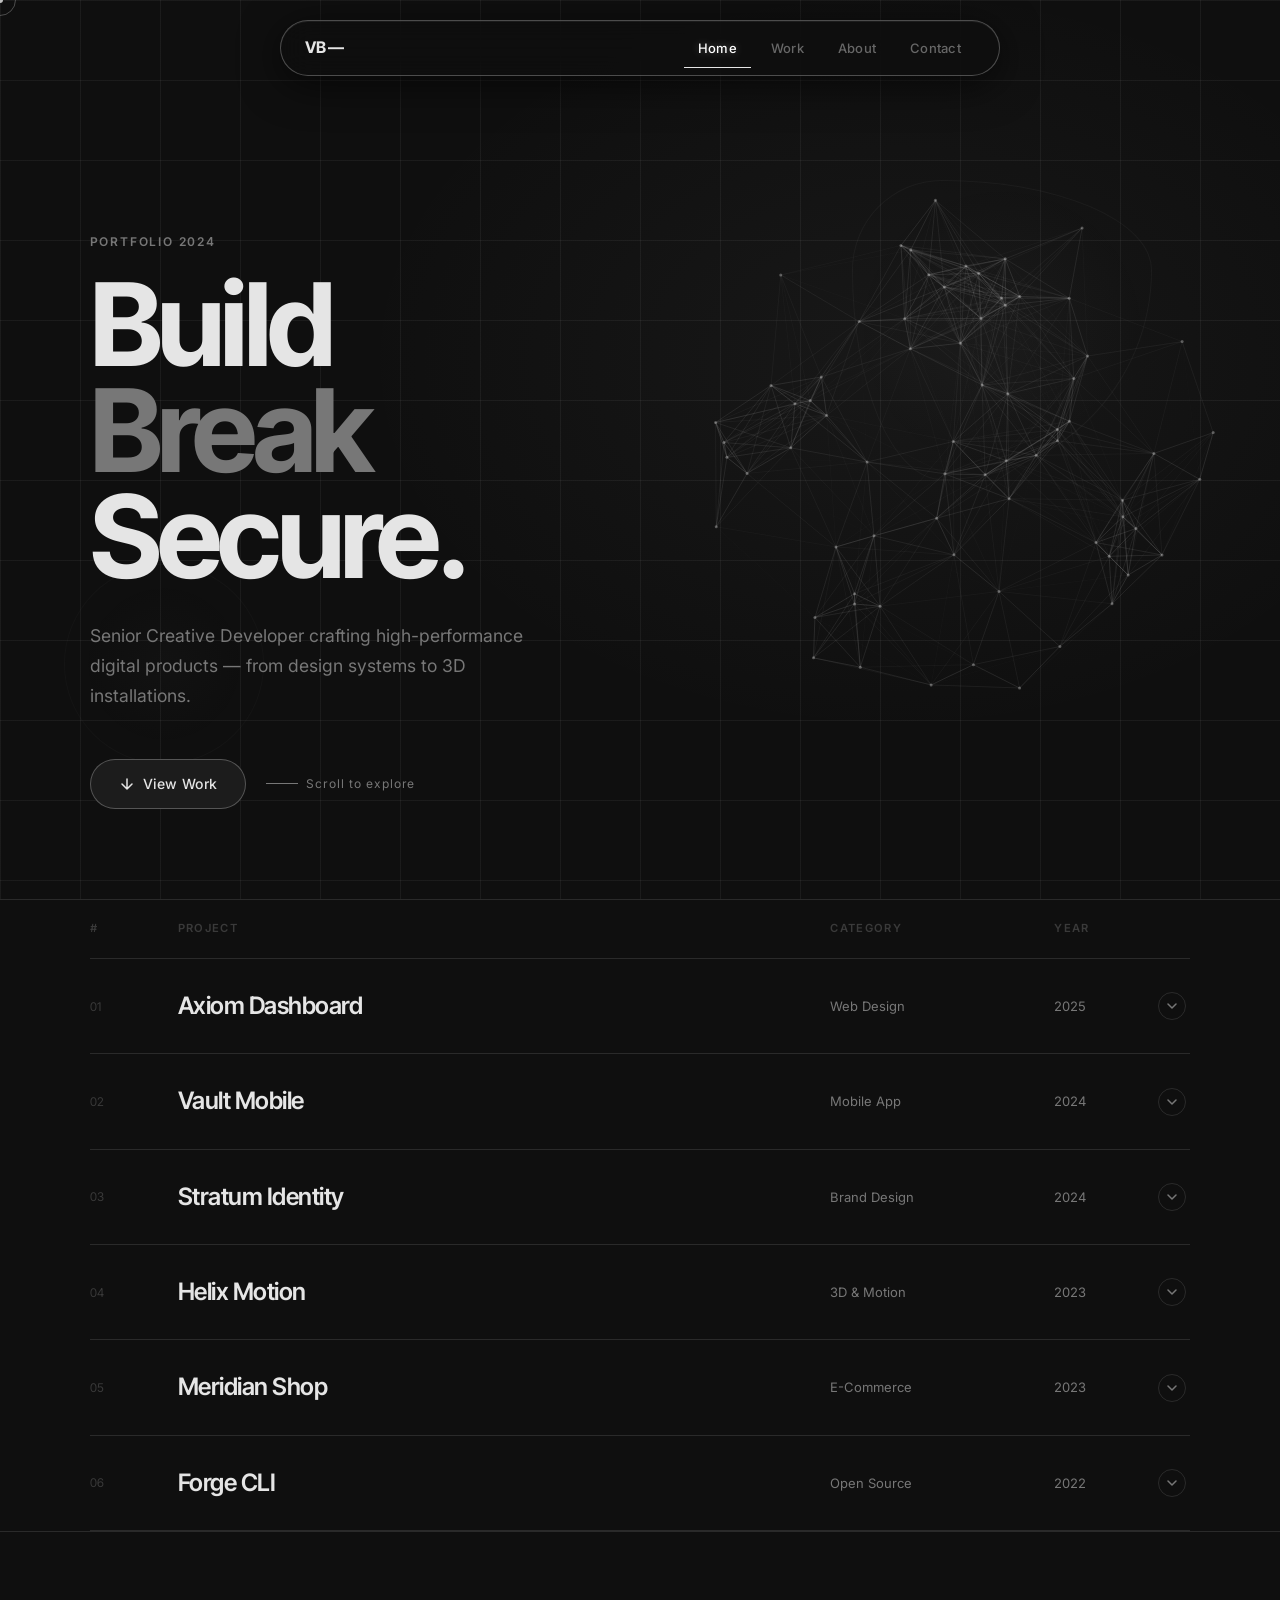
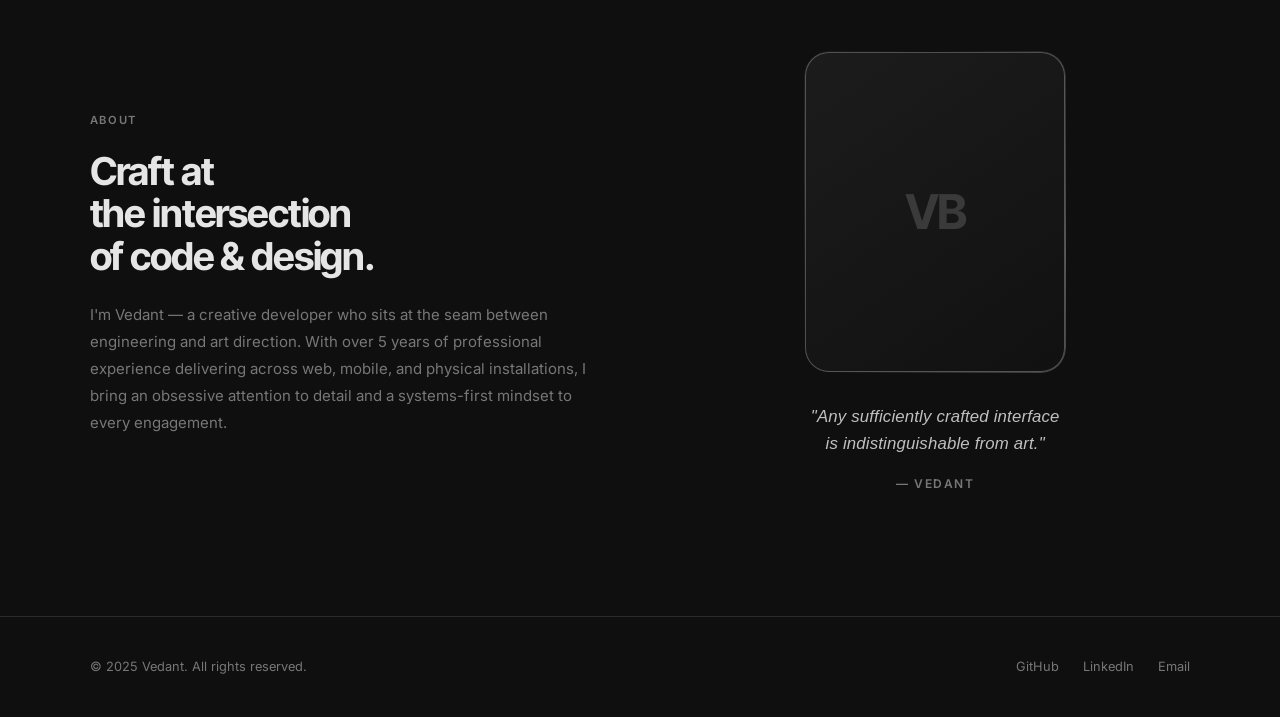
==== commit ee48943f: "animations improved" ====
--- a/index.html
+++ b/index.html
@@ -38,10 +38,10 @@
         <nav class="site-nav" aria-label="Main navigation">
             <span class="nav-logo" id="nav-logo-trigger">VB —</span>
             <ul class="nav-links">
-                <li><a href="#" class="active">Home</a></li>
-                <li><a href="#projects">Work</a></li>
+                <li><a href="#home" class="active">Home</a></li>
+                <li><a href="#work">Work</a></li>
                 <li><a href="#about">About</a></li>
-                <li><a href="#" id="nav-contact-trigger">Contact</a></li>
+                <li><a href="#contact" id="nav-contact-trigger">Contact</a></li>
             </ul>
         </nav>
     </div>
@@ -59,7 +59,7 @@
                 products — from design systems to 3D installations.
             </p>
             <div class="hero-cta-row">
-                <a href="#projects" class="btn-primary">
+                <a href="#work" class="btn-primary">
                     <svg width="16" height="16" viewBox="0 0 16 16" fill="none" aria-hidden="true">
                         <path d="M8 3v10M3 8l5 5 5-5" stroke="currentColor" stroke-width="1.5" stroke-linecap="round"
                             stroke-linejoin="round" />
@@ -78,7 +78,7 @@
     </header>
 
     <!-- ── Projects ── -->
-    <section class="projects-section" id="projects" aria-label="Selected work">
+    <section class="projects-section" id="work" aria-label="Selected work">
         <div class="projects-header" aria-hidden="true">
             <span>#</span>
             <span>Project</span>
@@ -128,12 +128,15 @@
         <nav class="footer-links" aria-label="Social links">
             <a href="https://github.com/Vedant-VB07" target="_blank" rel="noopener">GitHub</a>
             <a href="https://linkedin.com/" target="_blank" rel="noopener">LinkedIn</a>
-            <a href="mailto:vedantbondekar@gmail.com">Email</a>
+            <div class="footer-email-wrap">
+                <span class="copy-tooltip" id="copy-tooltip">Copied!</span>
+                <a href="#" class="footer-email-link" id="footer-email-link">Email</a>
+            </div>
         </nav>
     </footer>
 
     <!-- ── Contact Modal ── -->
-    <div id="contact-modal" class="modal" aria-hidden="true">
+    <div id="contact" class="modal" aria-hidden="true">
         <div class="modal-overlay" id="modal-overlay"></div>
         <div class="modal-container">
             <button class="modal-close" id="modal-close" aria-label="Close modal">
@@ -142,25 +145,22 @@
                 </svg>
             </button>
             <div class="modal-content">
-                <h2 class="modal-heading">Get in Touch</h2>
-                <p class="modal-sub">Have a project in mind? Let's build something great together.</p>
-                <form id="contact-form" class="contact-form">
-                    <div class="form-group">
-                        <label for="subject">Subject</label>
-                        <input type="text" id="subject" name="subject" placeholder="What's this about?" required />
+                <h2 class="modal-heading">Contact Hub</h2>
+                <p class="modal-sub">Direct access to my inbox. Choose your preferred method below.</p>
+
+                <div class="action-hub">
+                    <div class="email-display">
+                        <code>vedantbondekar@gmail.com</code>
                     </div>
-                    <div class="form-group">
-                        <label for="message">Message</label>
-                        <textarea id="message" name="message" placeholder="Tell me more..." required></textarea>
+                    <div class="hub-buttons">
+                        <button id="hub-copy-btn" class="btn-primary">
+                            Copy Email
+                        </button>
+                        <a href="mailto:vedantbondekar@gmail.com" class="btn-secondary">
+                            Open Mail App
+                        </a>
                     </div>
-                    <button type="submit" class="btn-primary btn-submit">
-                        Send Message
-                        <svg width="16" height="16" viewBox="0 0 16 16" fill="none">
-                            <path d="M1 8h14M8 1l7 7-7 7" stroke="currentColor" stroke-width="1.5"
-                                stroke-linecap="round" stroke-linejoin="round" />
-                        </svg>
-                    </button>
-                </form>
+                </div>
             </div>
         </div>
     </div>
--- a/assets/css/index.css
+++ b/assets/css/index.css
@@ -147,8 +147,17 @@
     top: 20px;
     width: min(720px, calc(100vw - 40px));
     left: 50%;
-    transform: translateX(-50%);
-    transition: all var(--dur) var(--ease-out);
+    transform: translateX(-50%) translateY(-30px);
+    opacity: 0;
+    visibility: hidden;
+    transition: opacity 0.8s ease, transform 0.8s var(--ease-out), visibility 0.8s;
+    z-index: 9999;
+}
+
+.nav-wrapper.visible {
+    opacity: 1;
+    visibility: visible;
+    transform: translateX(-50%) translateY(0);
 }
 
 nav.site-nav {
@@ -164,7 +173,20 @@
     backdrop-filter: blur(16px) saturate(180%);
     -webkit-backdrop-filter: blur(16px) saturate(180%);
     box-shadow: 0 8px 40px rgba(0, 0, 0, 0.6), inset 0 1px 0 rgba(255, 255, 255, 0.06);
-    transition: all var(--dur) var(--ease-out);
+    transition: transform 0.6s cubic-bezier(0.16, 1, 0.3, 1),
+        backdrop-filter 0.6s cubic-bezier(0.16, 1, 0.3, 1),
+        box-shadow 0.6s cubic-bezier(0.16, 1, 0.3, 1),
+        background 0.6s ease;
+    will-change: transform, backdrop-filter;
+}
+
+/* Shrunk State: Silky Zoom Out */
+.nav-wrapper.scrolled nav.site-nav {
+    transform: scale(0.85);
+    backdrop-filter: blur(24px) saturate(180%);
+    -webkit-backdrop-filter: blur(24px) saturate(180%);
+    box-shadow: 0 10px 30px rgba(0, 0, 0, 0.3), inset 0 1px 0 rgba(255, 255, 255, 0.04);
+    background: rgba(10, 10, 10, 0.82);
 }
 
 .nav-logo {
@@ -217,6 +239,13 @@
     transform: scaleX(1);
 }
 
+/* Sync Glint scaling when navbar is shrunk */
+.nav-wrapper.scrolled .nav-links a::after {
+    height: 1.2px;
+    /* Slightly thinner to match scale */
+    bottom: -2px;
+}
+
 .nav-links a:hover {
     color: rgba(255, 255, 255, 1);
 }
@@ -266,6 +295,9 @@
     flex: 1;
     overflow: hidden;
     background: transparent;
+    z-index: 1;
+    pointer-events: none;
+    /* Logic: Don't steal clicks from background items */
 }
 
 .hero-grid-overlay {
@@ -297,6 +329,13 @@
     height: 100%;
     object-fit: cover;
     z-index: 0;
+    pointer-events: auto;
+    /* Logic: Particles react to mouse */
+}
+
+/* Ensure CTA buttons are clickable despite being in hero layers */
+.hero-cta-row a,
+.hero-scroll-hint {
     pointer-events: auto;
 }
 
@@ -936,18 +975,21 @@
 .modal-overlay {
     position: absolute;
     inset: 0;
-    background: rgba(0, 0, 0, 0.8);
-    backdrop-filter: blur(8px);
+    background: rgba(0, 0, 0, 0.6);
+    backdrop-filter: blur(12px);
+    -webkit-backdrop-filter: blur(12px);
 }
 
 .modal-container {
     position: relative;
     width: min(500px, 90vw);
-    background: var(--bg-raised);
-    border: 1px solid var(--border-hi);
+    background: rgba(20, 20, 20, 0.72);
+    backdrop-filter: blur(20px) saturate(180%);
+    -webkit-backdrop-filter: blur(20px) saturate(180%);
+    border: 1px solid rgba(192, 192, 192, 0.3);
     border-radius: var(--radius-lg);
     padding: 40px;
-    box-shadow: 0 20px 50px rgba(0, 0, 0, 0.5);
+    box-shadow: 0 24px 60px rgba(0, 0, 0, 0.8), inset 0 1px 0 rgba(255, 255, 255, 0.05);
     transform: translateY(20px);
     transition: transform 0.4s var(--ease-out);
 }
@@ -983,10 +1025,80 @@
     font-size: 0.9rem;
 }
 
-.contact-form {
+/* ── Action Hub Styling ── */
+.action-hub {
     display: flex;
     flex-direction: column;
-    gap: 20px;
+    gap: 24px;
+    margin-top: 20px;
+}
+
+.email-display {
+    background: rgba(255, 255, 255, 0.05);
+    padding: 16px;
+    border-radius: var(--radius-sm);
+    border: 1px dashed rgba(192, 192, 192, 0.2);
+    text-align: center;
+}
+
+.email-display code {
+    font-family: 'JetBrains Mono', monospace;
+    font-size: 1rem;
+    color: var(--accent-hi);
+    letter-spacing: -0.01em;
+}
+
+.hub-buttons {
+    display: grid;
+    grid-template-columns: 1fr 1fr;
+    gap: 12px;
+}
+
+.hub-buttons button,
+.hub-buttons a {
+    justify-content: center;
+    padding: 14px;
+    font-size: 0.85rem;
+}
+
+/* ── Footer Email Copy Styling ── */
+.footer-email-wrap {
+    position: relative;
+    display: inline-flex;
+    align-items: center;
+}
+
+.copy-tooltip {
+    position: absolute;
+    bottom: 150%;
+    left: 50%;
+    transform: translateX(-50%) translateY(10px);
+    background: var(--accent-hi);
+    color: var(--bg);
+    padding: 4px 10px;
+    border-radius: 4px;
+    font-size: 0.7rem;
+    font-weight: 700;
+    text-transform: uppercase;
+    letter-spacing: 0.05em;
+    pointer-events: none;
+    opacity: 0;
+    visibility: hidden;
+    transition: all 0.3s var(--ease-out);
+}
+
+.copy-tooltip.active {
+    opacity: 1;
+    visibility: visible;
+    transform: translateX(-50%) translateY(0);
+}
+
+.footer-email-link {
+    transition: color 0.3s ease;
+}
+
+.footer-email-link.copied {
+    color: #FFFFFF !important;
 }
 
 .form-group {
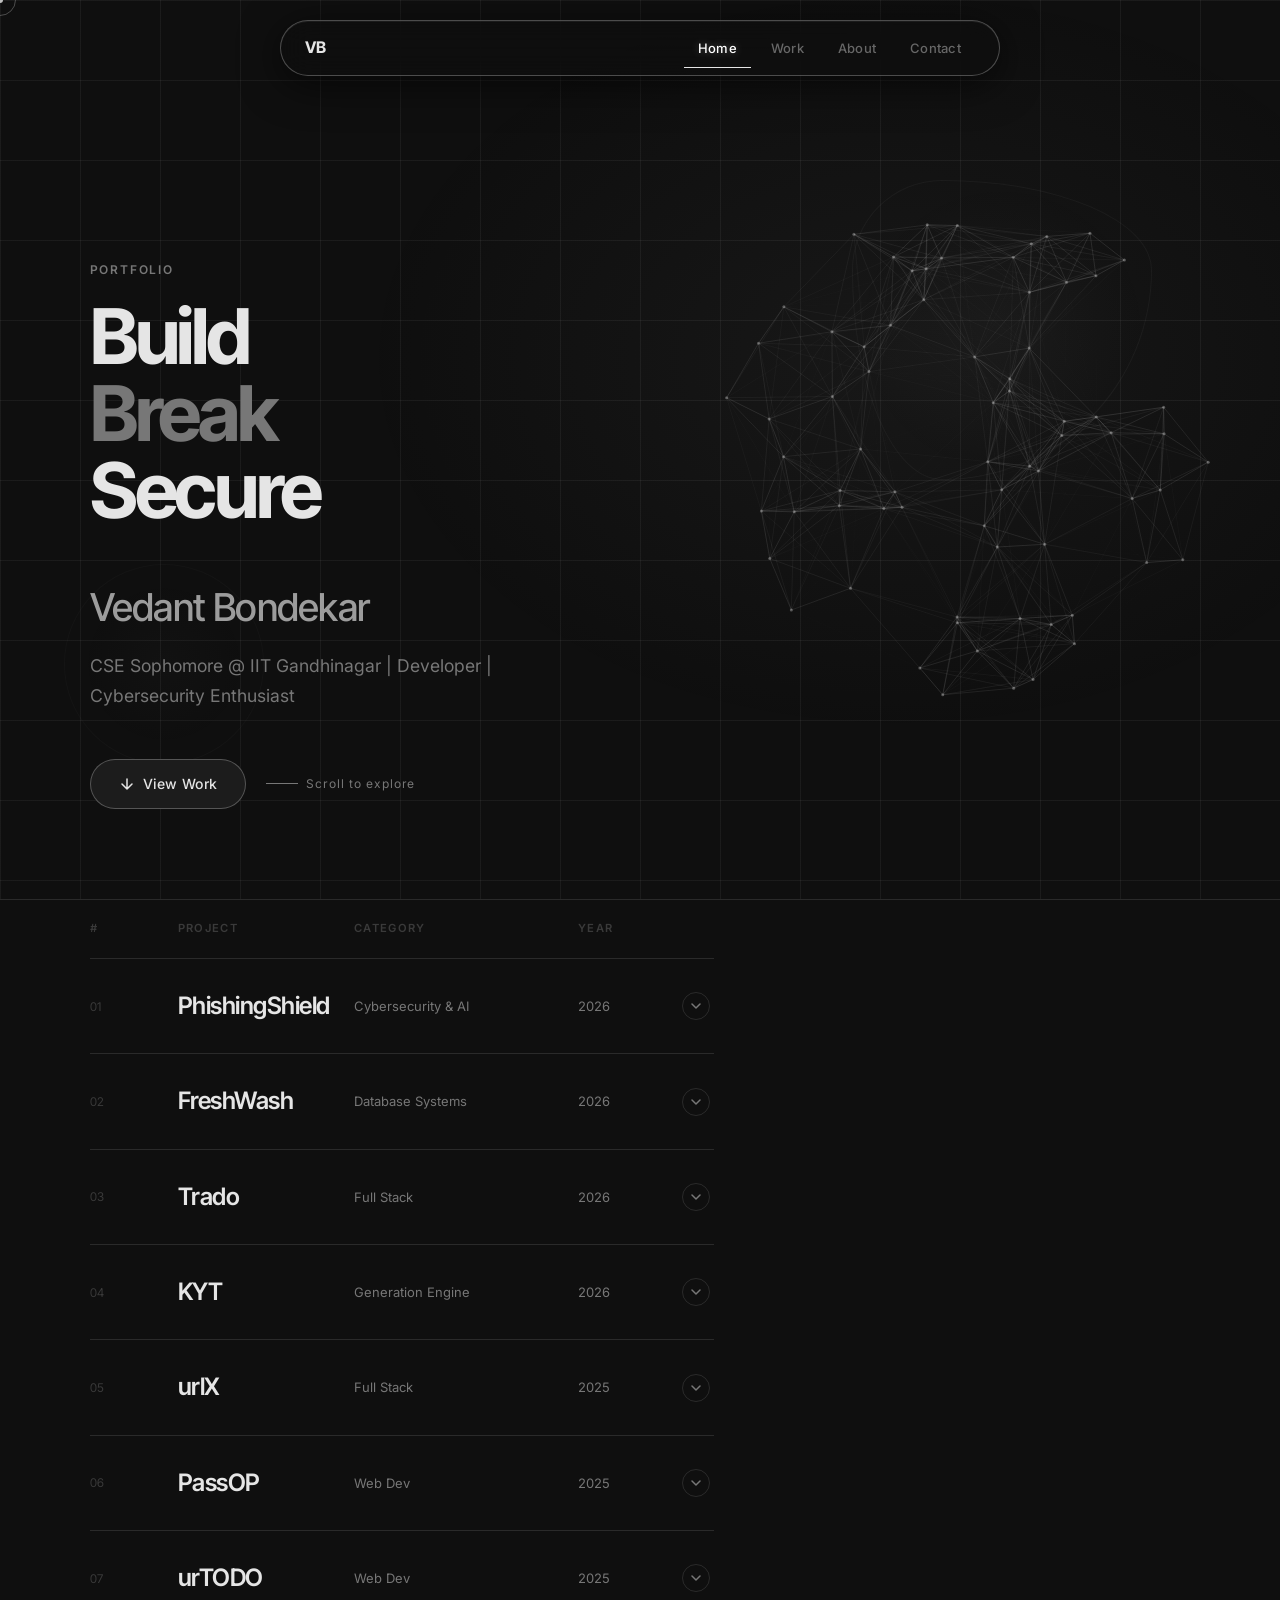
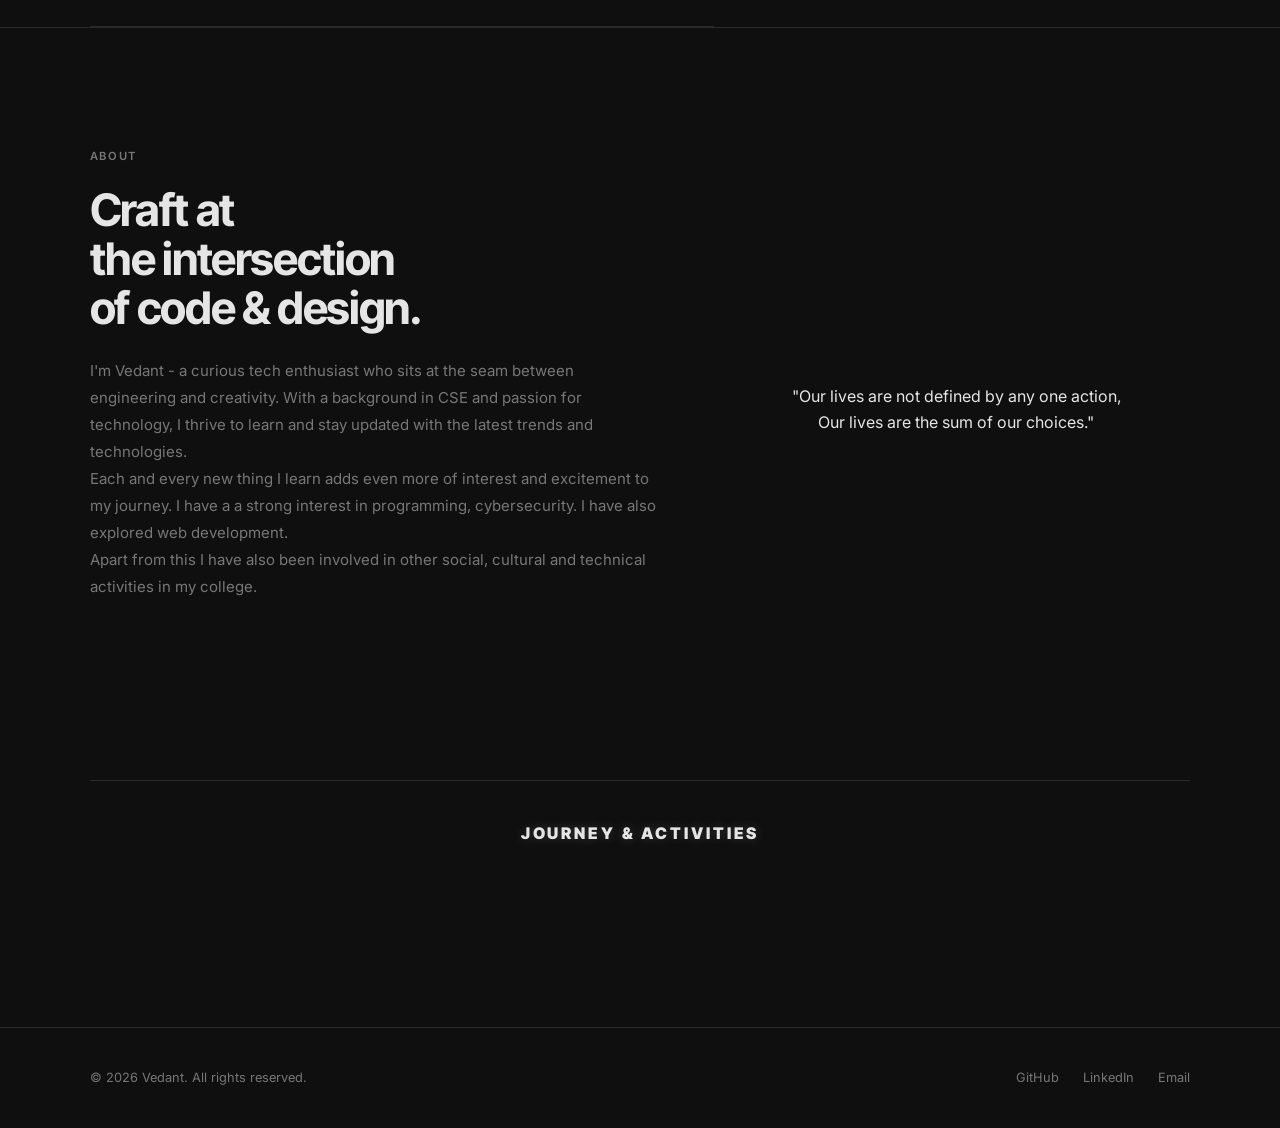
==== commit 2fbf0059: "Timeline UI fixed for mobile,, projects updated" ====
--- a/index.html
+++ b/index.html
@@ -23,7 +23,7 @@
     <!-- ── Preloader ── -->
     <div id="preloader" aria-hidden="true">
         <div class="preloader-inner">
-            <div class="preloader-logo">VB —</div>
+            <div class="preloader-logo">VB</div>
             <div class="preloader-bar-wrap">
                 <div class="preloader-bar" id="preloader-bar"></div>
             </div>
@@ -36,7 +36,7 @@
     <!-- ── Floating Island Nav ── -->
     <div class="nav-wrapper" id="nav-wrapper">
         <nav class="site-nav" aria-label="Main navigation">
-            <span class="nav-logo" id="nav-logo-trigger">VB —</span>
+            <span class="nav-logo" id="nav-logo-trigger">VB</span>
             <ul class="nav-links">
                 <li><a href="#home" class="active">Home</a></li>
                 <li><a href="#work">Work</a></li>
@@ -52,11 +52,11 @@
         <div class="hero-gradient" aria-hidden="true"></div>
 
         <div class="hero-content">
-            <p class="hero-eyebrow">Portfolio 2024</p>
-            <h1 class="hero-heading">Build<br /><em>Break</em><br />Secure.</h1>
+            <p class="hero-eyebrow">Portfolio</p>
+            <h1 class="hero-heading">Build<br /><em>Break</em><br />Secure</h1>
+            <p class="hero-name">Vedant Bondekar</p>
             <p class="hero-sub">
-                Senior Creative Developer crafting high-performance digital
-                products — from design systems to 3D installations.
+               CSE Sophomore @ IIT Gandhinagar | Developer | Cybersecurity Enthusiast<br />
             </p>
             <div class="hero-cta-row">
                 <a href="#work" class="btn-primary">
@@ -79,15 +79,29 @@
 
     <!-- ── Projects ── -->
     <section class="projects-section" id="work" aria-label="Selected work">
-        <div class="projects-header" aria-hidden="true">
-            <span>#</span>
-            <span>Project</span>
-            <span>Category</span>
-            <span>Year</span>
-            <span></span>
-        </div>
-        <!-- Rows are injected by index.js -->
-        <div id="projects-list"></div>
+        <div class="work-container">
+            <!-- Left Column: Projects List -->
+            <div class="work-left">
+                <div class="projects-header" aria-hidden="true">
+                    <span>#</span>
+                    <span>Project</span>
+                    <span>Category</span>
+                    <span>Year</span>
+                    <span></span>
+                </div>
+                <!-- Rows are injected by index.js -->
+                <div id="projects-list"></div>
+            </div>
+
+            <div class="work-right">
+                <div id="skills-graph-container" class="sticky-container">
+                    <!-- SVG for connection lines -->
+                    <svg id="skills-graph-lines" width="100%" height="100%"></svg>
+                    <!-- Nodes will be injected here -->
+                    <div id="skills-graph-root"></div>
+                </div>
+            </div>
+        </div>
     </section>
 
     <!-- ── About ── -->
@@ -96,11 +110,10 @@
             <p class="about-label">About</p>
             <h2 class="about-heading">Craft at<br />the intersection<br />of code & design.</h2>
             <p class="about-text">
-                I'm Vedant — a creative developer who sits at the seam between
-                engineering and art direction. With over 5 years of professional
-                experience delivering across web, mobile, and physical installations,
-                I bring an obsessive attention to detail and a systems-first mindset
-                to every engagement.
+                I'm Vedant - a curious tech enthusiast who sits at the seam between
+                engineering and creativity. With a background in CSE and passion for technology, I thrive to learn and stay updated with the latest trends and technologies.  <br/>
+                Each and every new thing I learn adds even more of interest and excitement to my journey. I have a a strong interest in programming, cybersecurity. I have also explored web development. <br />
+                Apart from this I have also been involved in other social, cultural and technical activities in my college.  <br />
             </p>
         </div>
         <!-- Photo + Quote -->
@@ -110,24 +123,33 @@
                 <img src="./assets/img/photo.jpg" alt="Vedant" class="about-photo"
                     onerror="this.style.display='none';this.nextElementSibling.style.display='flex'" />
                 <!-- Shown if photo is missing -->
-                <div class="about-photo-fallback">
+                <!-- <div class="about-photo-fallback">
                     <span>VB</span>
-                </div>
+                </div> -->
                 <div class="photo-rim" aria-hidden="true"></div>
             </div>
             <blockquote class="about-quote">
-                <p class="quote-text">"Any sufficiently crafted interface<br />is indistinguishable from art."</p>
-                <cite class="quote-cite">— Vedant</cite>
+                <p class="quote-text" align="center">"Our lives are not defined by any one action,<br />Our lives are the sum of our choices."</p>
+                <!-- <cite class="quote-cite">- Vedant</cite> -->
             </blockquote>
+        </div>
+        <!-- Timeline Section -->
+        <div class="about-timeline-wrap">
+            <h3 class="timeline-heading">Journey & Activities</h3>
+            <div class="timeline-container">
+                <div id="about-timeline" class="timeline-track">
+                    <!-- Activities will be injected by index.js -->
+                </div>
+            </div>
         </div>
     </section>
 
     <!-- ── Footer ── -->
     <footer class="site-footer">
-        <p class="footer-copy">© 2025 Vedant. All rights reserved.</p>
+        <p class="footer-copy">© 2026 Vedant. All rights reserved.</p>
         <nav class="footer-links" aria-label="Social links">
-            <a href="https://github.com/Vedant-VB07" target="_blank" rel="noopener">GitHub</a>
-            <a href="https://linkedin.com/" target="_blank" rel="noopener">LinkedIn</a>
+            <a href="https://github.com/vedantb7" target="_blank" rel="noopener">GitHub</a>
+            <a href="https://www.linkedin.com/in/vedant-bondekar-937808322/" target="_blank" rel="noopener">LinkedIn</a>
             <div class="footer-email-wrap">
                 <span class="copy-tooltip" id="copy-tooltip">Copied!</span>
                 <a href="#" class="footer-email-link" id="footer-email-link">Email</a>
@@ -165,9 +187,24 @@
         </div>
     </div>
 
-    <!-- Scripts (projects.js MUST load before index.js) -->
-    <script src="./assets/js/projects.js"></script>
-    <script src="./assets/js/index.js"></script>
+    <!-- Scripts with Cache Busting -->
+    <script>
+        (function () {
+            const v = Date.now();
+            const scripts = [
+                './assets/js/skills.js',
+                './assets/js/projects.js',
+                './assets/js/timeline.js',
+                './assets/js/index.js'
+            ];
+            scripts.forEach(src => {
+                const s = document.createElement('script');
+                s.src = `${src}?v=${v}`;
+                s.async = false; // Maintain order
+                document.body.appendChild(s);
+            });
+        })();
+    </script>
 </body>
 
 </html>
--- a/assets/css/index.css
+++ b/assets/css/index.css
@@ -368,15 +368,27 @@
 
 .hero-heading {
     font-family: 'Inter Tight', sans-serif;
-    font-size: clamp(3.5rem, 9vw, 8rem);
+    font-size: clamp(2.5rem, 6vw, 5.5rem);
     font-weight: 700;
-    line-height: 0.92;
+    line-height: 1;
     letter-spacing: -0.04em;
     color: var(--accent-hi);
-    margin-bottom: 32px;
+    margin-bottom: 48px;
+    /* Increased away from the name */
     max-width: 900px;
     position: relative;
     z-index: 1;
+}
+
+.hero-name {
+    font-family: 'Inter Tight', sans-serif;
+    font-size: clamp(1.5rem, 3vw, 2.5rem);
+    font-weight: 500;
+    color: var(--accent);
+    margin-bottom: 12px;
+    /* Reduced spacing to the bio below */
+    letter-spacing: -0.02em;
+    opacity: 0.8;
 }
 
 /* Techy Hero Animations */
@@ -505,9 +517,232 @@
     background: var(--text-muted);
 }
 
-/* ── 5. Projects Section ──────────────────────────────────── */
+/* ── 5. Projects Section (Hierarchical Split-Screen) ───────── */
 .projects-section {
     padding: 0 7vw;
+}
+
+.work-container {
+    display: grid;
+    grid-template-columns: 1.2fr 0.8fr;
+    gap: 60px;
+    align-items: flex-start;
+}
+
+.work-left {
+    min-width: 0;
+}
+
+.work-right {
+    position: sticky;
+    top: 15vh;
+    padding-bottom: 5vh;
+}
+
+#skills-graph-container {
+    width: 100%;
+    height: 600px;
+    background: transparent;
+    position: relative;
+    overflow: visible;
+    pointer-events: none;
+}
+
+#skills-graph-lines {
+    position: absolute;
+    inset: 0;
+    z-index: 5;
+    pointer-events: none;
+}
+
+#skills-graph-root {
+    position: absolute;
+    top: 50%;
+    left: 50%;
+    transform: translate(-50%, -50%);
+    width: 2px;
+    height: 2px;
+    pointer-events: auto;
+}
+
+/* 3-Tier Node Styles with Overshoot Physics */
+.skill-node {
+    position: absolute;
+    transform: translate(-50%, -50%);
+    cursor: pointer;
+    display: flex;
+    flex-direction: column;
+    align-items: center;
+    justify-content: center;
+    transition: transform 0.7s cubic-bezier(0.34, 1.56, 0.64, 1),
+        opacity 0.4s ease,
+        box-shadow 0.4s ease;
+    opacity: 0;
+    pointer-events: none;
+    z-index: 10;
+    text-align: center;
+    border-radius: 50%;
+    overflow: hidden;
+}
+
+.skill-node.visible {
+    opacity: 1;
+    pointer-events: auto;
+}
+
+/* Tier 1: Core (SKILLS) */
+.skill-node.lv-0 {
+    width: 100px;
+    height: 100px;
+    border: 3px solid #C0C0C0;
+    background: rgba(40, 40, 40, 0.95);
+    backdrop-filter: blur(10px);
+    z-index: 30;
+    box-shadow: 0 0 15px rgba(192, 192, 192, 0.2);
+    animation: pulse-glow 3s ease-in-out infinite;
+    transition: transform 0.3s var(--ease-out), box-shadow 0.3s var(--ease-out);
+}
+
+@keyframes pulse-glow {
+
+    0%,
+    100% {
+        box-shadow: 0 0 15px rgba(192, 192, 192, 0.2), inset 0 0 0px rgba(255, 255, 255, 0);
+        border-color: rgba(192, 192, 192, 0.5);
+    }
+
+    50% {
+        box-shadow: 0 0 35px rgba(255, 255, 255, 0.4), inset 0 0 10px rgba(255, 255, 255, 0.1);
+        border-color: rgba(255, 255, 255, 0.9);
+        transform: translate(-50%, -50%) scale(1.05);
+    }
+}
+
+.skill-node.lv-0:hover {
+    animation: none;
+    /* Stop pulsing on hover for manual control */
+    box-shadow: 0 0 45px rgba(255, 255, 255, 0.6);
+    transform: translate(-50%, -50%) scale(1.1);
+}
+
+.skill-node.lv-0 .node-label {
+    font-size: 0.85rem;
+    font-weight: 700;
+    color: #C0C0C0;
+    letter-spacing: 0.1em;
+}
+
+/* Tier 2: Groups (Muted Backgrounds + Glow) */
+.skill-node.lv-1 {
+    width: 85px;
+    height: 85px;
+    border: 1px solid rgba(255, 255, 255, 0.1);
+    background: currentColor;
+    z-index: 20;
+}
+
+.skill-node.lv-1[data-group="programming"] {
+    box-shadow: 0 0 15px rgba(26, 58, 74, 0.8);
+}
+
+.skill-node.lv-1[data-group="webdev"] {
+    box-shadow: 0 0 15px rgba(26, 74, 58, 0.8);
+}
+
+.skill-node.lv-1[data-group="security"] {
+    box-shadow: 0 0 15px rgba(74, 26, 26, 0.8);
+}
+
+.skill-node.lv-1 .node-label {
+    font-weight: 700;
+    text-transform: uppercase;
+    color: #fff;
+    padding: 10px;
+    line-height: 1.1;
+    font-size: 0.75rem;
+    letter-spacing: 0.05em;
+}
+
+/* Tier 3: Nodes */
+.skill-node.lv-2 {
+    width: 70px;
+    height: 70px;
+    background: rgba(30, 30, 30, 0.9);
+    border: 1px solid rgba(255, 255, 255, 0.05);
+    z-index: 15;
+}
+
+.skill-node.lv-2 .node-label {
+    font-size: 0.7rem;
+    color: #eee;
+    padding: 8px;
+    font-weight: 500;
+}
+
+.skill-node.lv-2[data-group="programming"] {
+    box-shadow: 0 0 10px rgba(26, 58, 74, 0.4);
+}
+
+.skill-node.lv-2[data-group="webdev"] {
+    box-shadow: 0 0 10px rgba(26, 74, 58, 0.4);
+}
+
+.skill-node.lv-2[data-group="security"] {
+    box-shadow: 0 0 10px rgba(74, 26, 26, 0.4);
+}
+
+.skill-node:hover {
+    box-shadow: 0 0 25px rgba(255, 255, 255, 0.2);
+}
+
+.skill-node.lv-1:hover {
+    transform: translate(-50%, -50%) scale(1.05);
+}
+
+/* Cord-like Connection Lines (Tethers) */
+.skill-line-svg {
+    stroke-width: 1px;
+    /* Robust thin tether */
+    stroke-linecap: round;
+    transition: opacity 0.5s ease;
+    opacity: 0;
+    pointer-events: none;
+    z-index: 1;
+    /* Behind Nodes */
+}
+
+.skill-line-svg.visible {
+    opacity: 0.5;
+}
+
+/* Mobile Fallback: Bento Grid */
+.bento-grid {
+    display: none;
+    grid-template-columns: repeat(auto-fill, minmax(140px, 1fr));
+    gap: 16px;
+    padding: 40px 0;
+}
+
+.bento-item {
+    padding: 24px;
+    background: var(--surface);
+    border: 1px solid var(--border);
+    border-radius: var(--radius-md);
+    text-align: left;
+}
+
+.bento-item .bento-title {
+    font-size: 0.75rem;
+    font-weight: 700;
+    text-transform: uppercase;
+    color: var(--accent);
+    margin-bottom: 8px;
+}
+
+.bento-item .bento-list {
+    font-size: 0.85rem;
+    color: var(--text-muted);
+    line-height: 1.5;
 }
 
 .projects-header {
@@ -781,14 +1016,47 @@
     transform: translate(2px, -2px);
 }
 
+/* Responsive Work Section */
+@media (max-width: 1024px) {
+    .work-container {
+        grid-template-columns: 1fr;
+        gap: 60px;
+    }
+
+    .work-right {
+        position: static;
+        width: 100%;
+        padding-bottom: 0;
+    }
+
+    #skills-graph-container {
+        display: none;
+    }
+
+    .bento-grid {
+        display: grid;
+    }
+}
+
 /* ── 8. About Section ─────────────────────────────────────── */
 .about-section {
     padding: 120px 7vw;
     border-top: 1px solid var(--border);
     display: grid;
-    grid-template-columns: 1fr 1fr;
-    gap: 80px;
+    grid-template-columns: 1.1fr 0.9fr;
+    gap: 60px;
     align-items: center;
+    overflow: hidden;
+}
+
+@media (max-width: 900px) {
+    .about-section {
+        grid-template-columns: 1fr;
+    }
+}
+
+.about-copy {
+    min-width: 0;
 }
 
 .about-label {
@@ -802,18 +1070,21 @@
 
 .about-heading {
     font-family: 'Inter Tight', sans-serif;
-    font-size: clamp(1.8rem, 3vw, 2.8rem);
+    font-size: clamp(2rem, 3.5vw, 2.8rem);
     font-weight: 700;
     letter-spacing: -0.03em;
     color: var(--accent-hi);
     line-height: 1.1;
     margin-bottom: 24px;
+    max-width: 600px;
 }
 
 .about-text {
     color: var(--text-muted);
     line-height: 1.8;
     font-size: 0.9375rem;
+    max-width: 640px;
+    margin-bottom: 40px;
 }
 
 /* ── 8b. About — Photo + Quote ───────────────────────────── */
@@ -822,6 +1093,7 @@
     flex-direction: column;
     align-items: center;
     gap: 32px;
+    min-width: 0;
 }
 
 .about-photo-frame {
@@ -860,59 +1132,339 @@
 }
 
 /* Subtle animated silver rim */
-.photo-rim {
-    position: absolute;
-    inset: -1px;
-    border-radius: calc(var(--radius-lg) + 1px);
-    background: conic-gradient(from 0deg,
-            transparent 0%,
-            rgba(192, 192, 192, 0.6) 30%,
-            transparent 60%,
-            rgba(192, 192, 192, 0.2) 80%,
-            transparent 100%);
-    mask: linear-gradient(#fff 0 0) content-box,
-        linear-gradient(#fff 0 0);
-    mask-composite: exclude;
-    -webkit-mask-composite: destination-out;
-    padding: 1px;
-    animation: rim-spin 6s linear infinite;
+/* .photo-rim { */
+/* position: absolute; */
+/* inset: -1px; */
+/* border-radius: calc(var(--radius-lg) + 1px); */
+/* background: conic-gradient(from 0deg, */
+/* transparent 0%, */
+/* rgba(192, 192, 192, 0.6) 30%, */
+/* transparent 60%, */
+/* rgba(192, 192, 192, 0.2) 80%, */
+/* transparent 100%); */
+/* mask: linear-gradient(#fff 0 0) content-box, */
+/* linear-gradient(#fff 0 0); */
+/* mask-composite: exclude; */
+/* -webkit-mask-composite: destination-out; */
+/* padding: 1px; */
+/* animation: rim-spin 6s linear infinite; */
+/* pointer-events: none; */
+/* ── About Timeline (90-Degree Step Snake) ──────────────── */
+
+.about-timeline-wrap {
+    grid-column: 1 / -1;
+    width: 100%;
+    margin-top: 80px;
+    padding-top: 40px;
+    border-top: 1px solid var(--border);
+    position: relative;
+    overflow: visible;
+}
+
+.timeline-heading {
+    font-family: 'Inter Tight', sans-serif;
+    font-size: 1rem;
+    font-weight: 900;
+    /* Bolder as requested */
+    letter-spacing: 0.18em;
+    text-transform: uppercase;
+    color: var(--accent-hi);
+    /* Highlight with silver-white */
+    text-shadow: 0 0 12px rgba(255, 255, 255, 0.2);
+    /* Highlight effect */
+    margin-bottom: 60px;
+    text-align: center;
+}
+
+.timeline-container {
+    max-width: 1100px;
+    margin: 0 auto;
+    position: relative;
+}
+
+.timeline-row {
+    display: flex;
+    justify-content: flex-start;
+    /* Corrected from space-around to keep dots on grid */
+    position: relative;
+    margin-bottom: 95px;
+    /* Reduced spacing */
+}
+
+/* Straight horizontal line for each row */
+/* Straight horizontal line for each row */
+.timeline-row::before {
+    content: '';
+    position: absolute;
+    top: 60px;
+    /* Center leveled spine */
+    left: 0;
+    right: 0;
+    height: 1.5px;
+    background: var(--border);
+    opacity: 1;
+    z-index: 0;
+    transition: all 0.3s ease;
+}
+
+/* Entry/Exit Logic for a clean journey */
+
+/* First row: line starts at the first dot (10% center) */
+.timeline-row:first-child::before {
+    left: 10% !important;
+}
+
+/* Last row trimming: Path ends exactly at the dot's center + 40px buffer */
+.timeline-row.last-row.row-ltr::before {
+    left: 0;
+    right: auto;
+    width: calc((var(--last-item-idx) * 20% + 10%) + 40px) !important;
+}
+
+.timeline-row.last-row.row-rtl::before {
+    right: 0;
+    left: auto;
+    width: calc((var(--last-item-idx) * 20% + 10%) + 40px) !important;
+}
+
+.row-ltr {
+    flex-direction: row;
+}
+
+.row-rtl {
+    flex-direction: row-reverse;
+}
+
+.timeline-item {
+    position: relative;
+    width: 20%;
+    /* 5 items per row */
+    min-height: 120px;
+    z-index: 5;
+    text-align: center;
+}
+
+/* Alternate Dots Alignment */
+.timeline-item:nth-child(odd) .timeline-dot {
+    top: 45px;
+    /* UP */
+}
+
+.timeline-item:nth-child(even) .timeline-dot {
+    top: 75px;
+    /* DOWN */
+}
+
+/* Vertical Tethers connecting staggered dots to the spine */
+.timeline-dot::before {
+    content: '';
+    position: absolute;
+    left: 50%;
+    width: 1.5px;
+    /* Match bold spine */
+    background: var(--border);
+    opacity: 1;
+    z-index: -1;
+}
+
+.timeline-item:nth-child(odd) .timeline-dot::before {
+    top: 50%;
+    height: 15px;
+    /* From 45px to 60px line */
+}
+
+.timeline-item:nth-child(even) .timeline-dot::before {
+    bottom: 50%;
+    height: 15px;
+    /* From 75px to 60px line */
+}
+
+/* Alternating Content (Text) Position */
+.timeline-content {
+    position: absolute;
+    left: 50%;
+    transform: translateX(-50%);
+    width: 140px;
+    display: flex;
+    flex-direction: column;
+    gap: 4px;
     pointer-events: none;
-    opacity: 0.7;
-}
-
-@keyframes rim-spin {
-    from {
-        transform: rotate(0deg);
-    }
-
-    to {
-        transform: rotate(360deg);
-    }
-}
-
-.about-quote {
-    text-align: center;
-    padding: 0 8px;
-    border: none;
-}
-
-.quote-text {
+}
+
+/* UP Items: Content ABOVE line. ORDER: Details (Title) then Timeline (Date) */
+.timeline-item:nth-child(odd) .timeline-content {
+    bottom: calc(100% - 40px);
+    flex-direction: column;
+}
+
+/* DOWN Items: Content BELOW line. ORDER: Timeline (Date) then Details (Title) */
+.timeline-item:nth-child(even) .timeline-content {
+    top: 85px;
+    flex-direction: column-reverse;
+}
+
+.timeline-dot {
+    position: absolute;
+    left: 50%;
+    transform: translateX(-50%);
+    width: 7px;
+    height: 7px;
+    background: var(--accent);
+    border-radius: 50%;
+    box-shadow: 0 0 10px rgba(192, 192, 192, 0.4);
+    z-index: 10;
+    transition: all 0.3s var(--ease-out);
+}
+
+.timeline-item:hover .timeline-dot {
+    background: #fff;
+    box-shadow: 0 0 15px rgba(255, 255, 255, 0.8);
+    transform: translateX(-50%) scale(1.4);
+}
+
+.timeline-content {
+    padding: 0;
+}
+
+.timeline-date {
     font-family: 'Inter Tight', sans-serif;
-    font-size: clamp(0.9rem, 1.5vw, 1.05rem);
-    font-style: italic;
-    color: var(--accent);
-    line-height: 1.6;
-    letter-spacing: 0.01em;
-    margin-bottom: 12px;
-}
-
-.quote-cite {
+    font-size: 0.7rem;
+    font-weight: 700;
+    color: var(--accent-hi);
+}
+
+.timeline-text {
     font-size: 0.75rem;
-    font-style: normal;
-    font-weight: 600;
-    letter-spacing: 0.12em;
-    text-transform: uppercase;
+    line-height: 1.4;
     color: var(--text-muted);
+}
+
+/* ─────────────────────────────────────────────────────────── */
+/* ── 90-DEGREE CONNECTORS (Clearance Logic) ────────────────── */
+/* ─────────────────────────────────────────────────────────── */
+
+/* Drop from far right */
+.row-ltr .timeline-item.row-end::after {
+    content: '';
+    position: absolute;
+    top: 0px;
+    right: -1.25px;
+    /* Centered overlap */
+    width: 1.5px;
+    /* Bolder drop */
+    height: calc(100% + 95px);
+    /* Bridge next row's line (matching current margin) */
+    background: var(--border);
+    opacity: 1;
+    z-index: 0;
+    transform: translateY(60px);
+    /* Start from the spine level */
+}
+
+/* Drop from far left */
+.row-rtl .timeline-item.row-end::after {
+    content: '';
+    position: absolute;
+    top: 0px;
+    left: -1.25px;
+    /* Centered overlap */
+    width: 1.5px;
+    height: calc(100% + 95px);
+    background: var(--border);
+    opacity: 1;
+    z-index: 0;
+    transform: translateY(60px);
+}
+
+/* Hide the drop connector on the very last item of the entire timeline */
+.timeline-row:last-child .timeline-item.row-end::after,
+.timeline-item.absolute-last::after {
+    display: none !important;
+}
+
+/* Mobile: Clean Vertical Stack for High Density */
+@media (max-width: 768px) {
+    .timeline-heading {
+        margin-bottom: 34px;
+    }
+
+    .timeline-container {
+        padding: 0 22px;
+    }
+
+    .timeline-track {
+        position: relative;
+        padding-left: 18px;
+    }
+
+    .timeline-track::before {
+        content: '';
+        position: absolute;
+        top: 6px;
+        bottom: 6px;
+        left: 0;
+        width: 1.5px;
+        background: var(--border);
+        z-index: 0;
+    }
+
+    .timeline-row {
+        display: block;
+        padding-left: 0;
+        margin-bottom: 0;
+    }
+
+    .timeline-row::before {
+        display: none;
+    }
+
+    .timeline-row::after {
+        display: none !important;
+    }
+
+    .timeline-item {
+        width: 100%;
+        text-align: left;
+        min-height: 0;
+        padding: 0 0 28px 22px;
+    }
+
+    .timeline-row:last-child .timeline-item:last-child {
+        padding-bottom: 0;
+    }
+
+    .timeline-item:nth-child(odd) .timeline-dot,
+    .timeline-item:nth-child(even) .timeline-dot,
+    .timeline-dot {
+        top: 0.45rem;
+        left: -18px;
+        transform: translateX(-50%);
+    }
+
+    .timeline-dot::before,
+    .timeline-item.row-end::after {
+        display: none !important;
+    }
+
+    .timeline-item:nth-child(odd) .timeline-content,
+    .timeline-item:nth-child(even) .timeline-content,
+    .timeline-content {
+        position: static;
+        width: auto;
+        max-width: 100%;
+        transform: none;
+        flex-direction: column;
+        gap: 2px;
+    }
+
+    .timeline-date {
+        order: 1;
+    }
+
+    .timeline-text {
+        order: 2;
+        max-width: 30rem;
+    }
 }
 
 /* ── 9. Footer ────────────────────────────────────────────── */
@@ -1267,6 +1819,10 @@
         order: 2;
     }
 
+    .about-timeline-wrap {
+        order: 3;
+    }
+
     .hero-heading {
         font-size: clamp(3rem, 12vw, 6rem);
     }
@@ -1359,4 +1915,4 @@
     .modal-heading {
         font-size: 1.5rem;
     }
-}+}
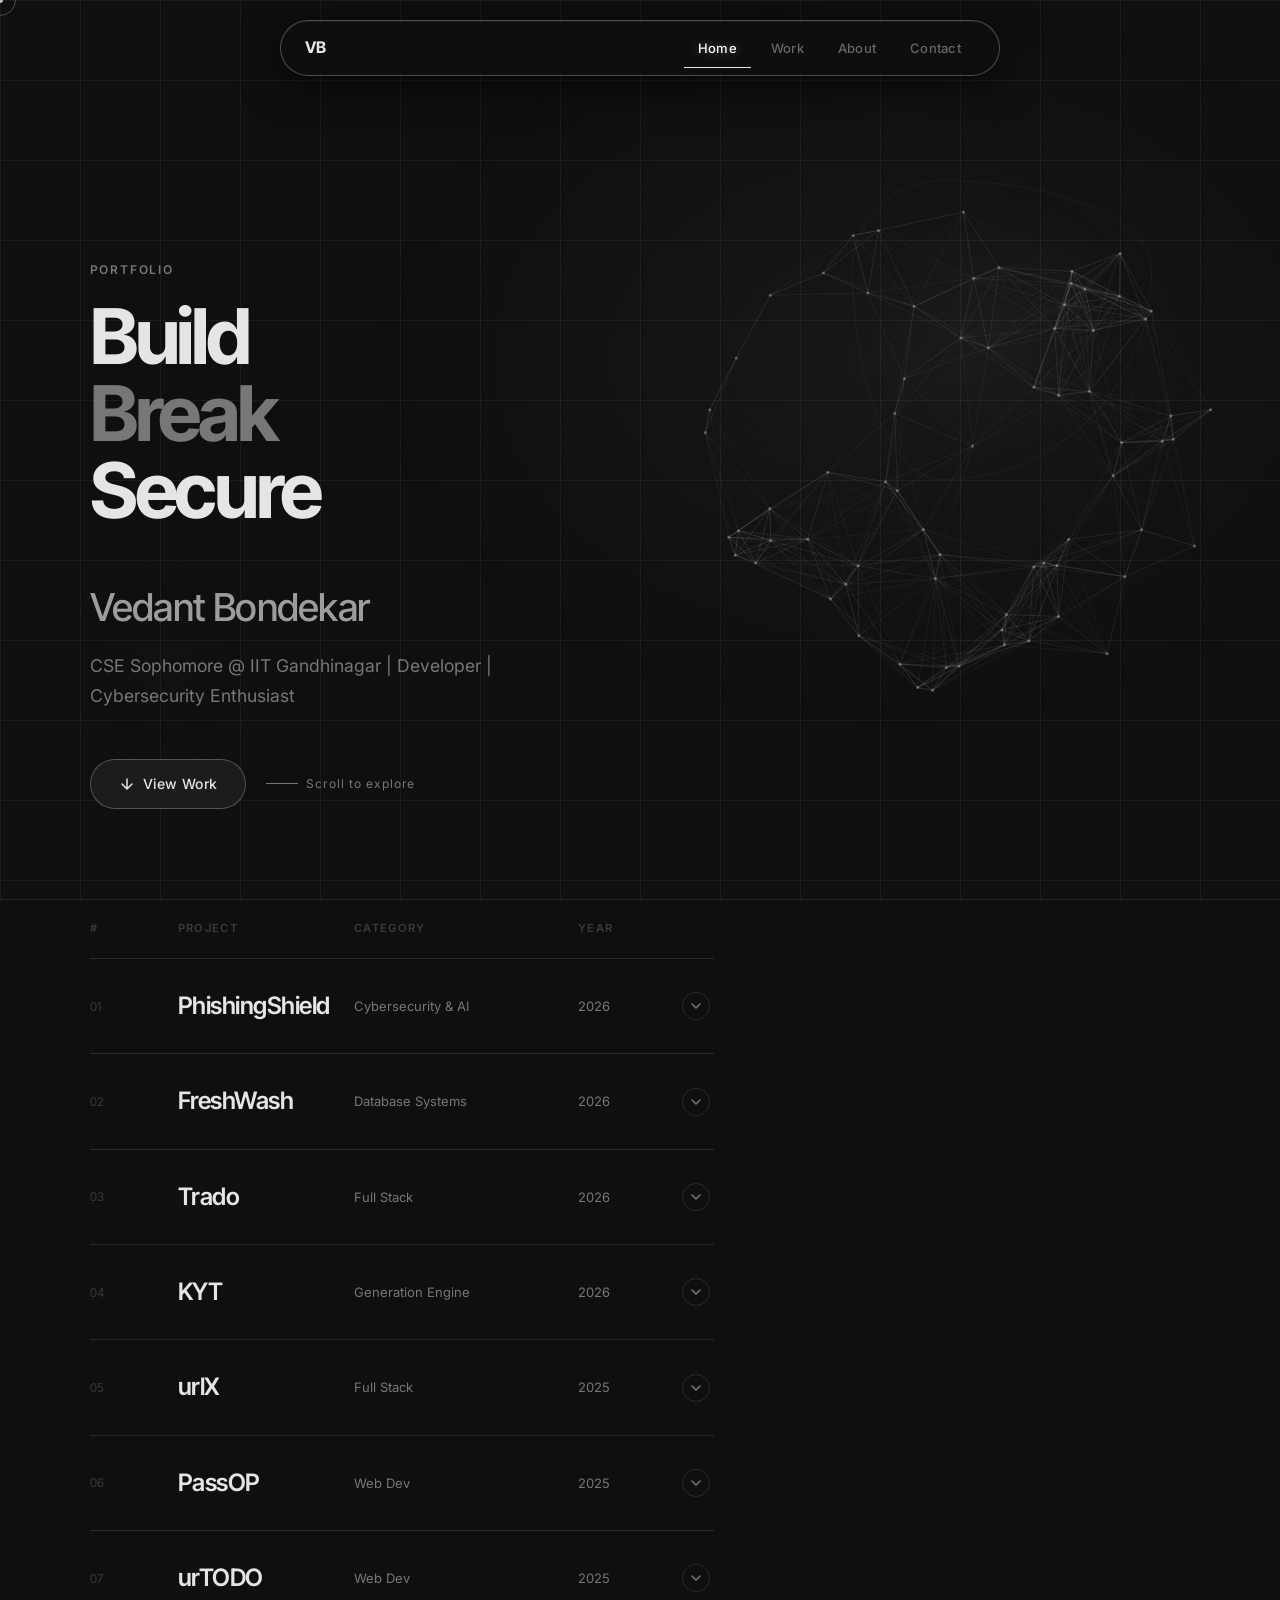
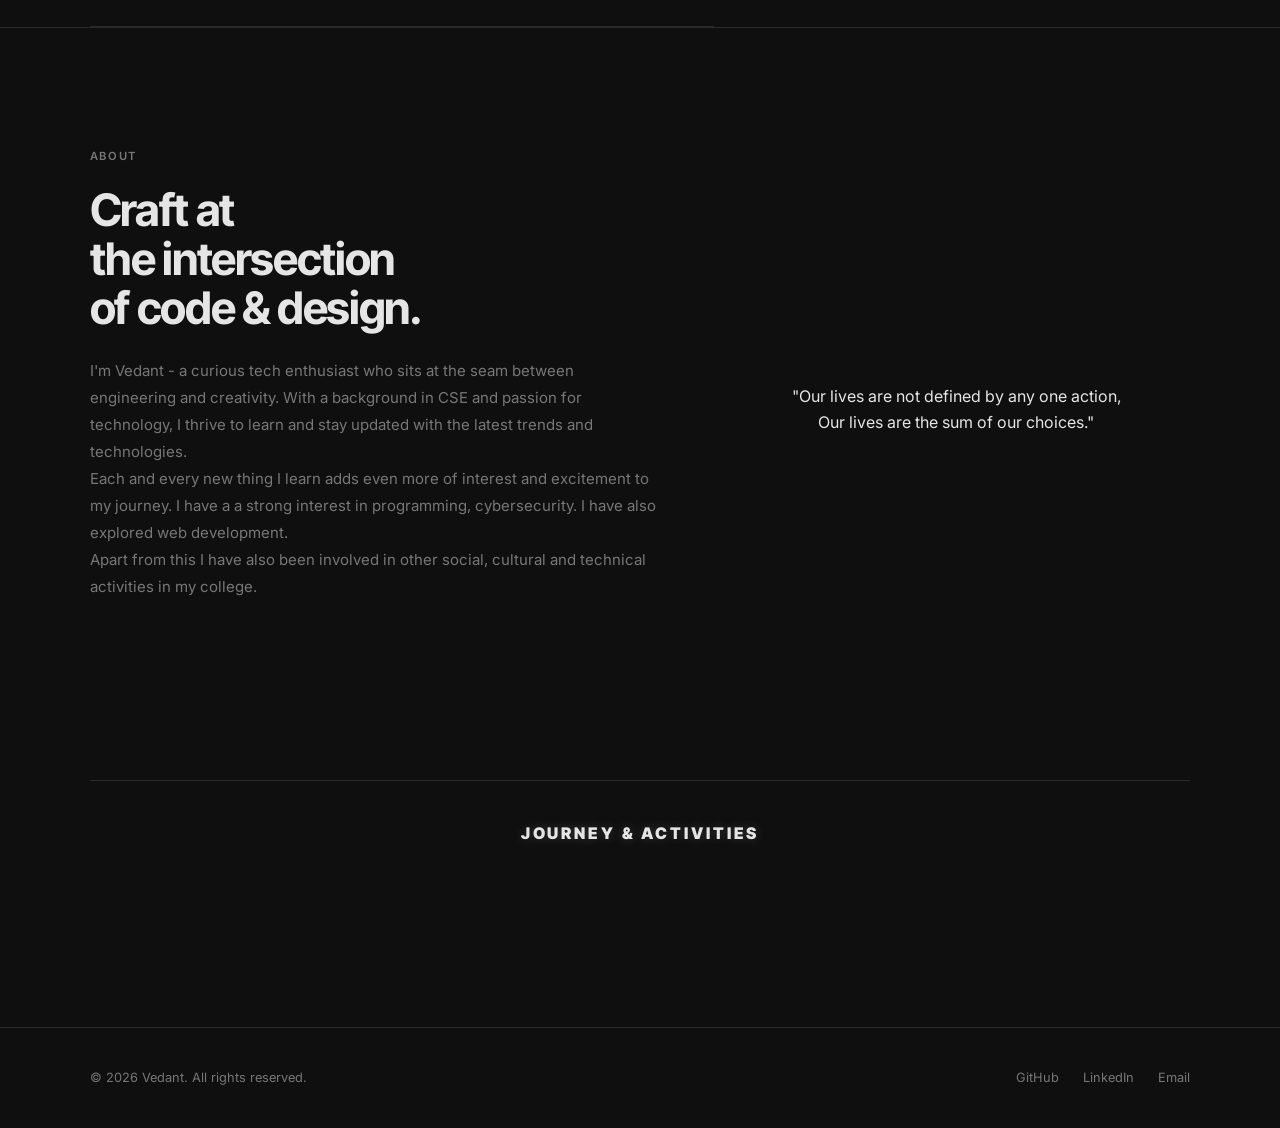
==== commit 4cfb279c: "SEO Optimized" ====
--- a/index.html
+++ b/index.html
@@ -4,15 +4,73 @@
 <head>
     <meta charset="UTF-8" />
     <meta name="viewport" content="width=device-width, initial-scale=1.0" />
-    <title>Portfolio</title>
+    <title>Vedant Bondekar | Portfolio</title>
     <meta name="description"
-        content="Portfolio of Vedant — a Senior Creative Developer &amp; UI Architect specialising in precision-engineered digital products." />
-    <meta property="og:title" content="Vedant — Creative Developer & UI Architect" />
-    <meta property="og:description" content="Precision-engineered digital products. Web, Mobile, Brand, Motion." />
+        content="Vedant Bondekar's portfolio — CSE sophomore at IIT Gandhinagar. Full stack developer, cybersecurity enthusiast, and tech innovator building precision-engineered digital products." />
+    <meta name="keywords" content="Vedant Bondekar, developer, cybersecurity, full stack developer, portfolio, web development, React, Node.js, IIT Gandhinagar, Vedant" />
+    <meta name="author" content="Vedant Bondekar" />
+    <meta name="robots" content="index, follow" />
+    <link rel="canonical" href="https://vedantb7.github.io/" />
+    
+    <!-- Open Graph Tags -->
+    <meta property="og:title" content="Vedant Bondekar — CSE Developer & Cybersecurity Enthusiast" />
+    <meta property="og:description" content="Full stack developer from IIT Gandhinagar building secure, scalable digital products. Explore my projects in web development, cybersecurity, and database systems." />
     <meta property="og:type" content="website" />
+    <meta property="og:url" content="https://vedantb7.github.io/" />
+    <meta property="og:image" content="https://vedantb7.github.io/assets/img/og-image.png" />
+    <meta property="og:image:width" content="1200" />
+    <meta property="og:image:height" content="630" />
+    <meta property="og:site_name" content="Vedant Bondekar Portfolio" />
+    
+    <!-- Twitter Card Tags -->
+    <meta name="twitter:card" content="summary_large_image" />
+    <meta name="twitter:title" content="Vedant Bondekar — Developer & Cybersecurity Enthusiast" />
+    <meta name="twitter:description" content="Explore my portfolio of full stack projects, cybersecurity tools, and web applications." />
+    <meta name="twitter:image" content="https://vedantb7.github.io/assets/img/og-image.png" />
+    
+    <!-- Preconnect for Performance -->
     <link rel="preconnect" href="https://fonts.googleapis.com" />
     <link rel="preconnect" href="https://fonts.gstatic.com" crossorigin />
+    
+    <!-- Stylesheet -->
     <link rel="stylesheet" href="./assets/css/index.css" />
+    
+    <!-- JSON-LD Structured Data for Person -->
+    <script type="application/ld+json">
+    {
+        "@context": "https://schema.org",
+        "@type": "Person",
+        "name": "Vedant Bondekar",
+        "url": "https://vedantb7.github.io",
+        "sameAs": [
+            "https://github.com/vedantb7",
+            "https://www.linkedin.com/in/vedant-bondekar-937808322/"
+        ],
+        "jobTitle": "Full Stack Developer, Cybersecurity Enthusiast",
+        "affiliation": {
+            "@type": "EducationalOrganization",
+            "name": "IIT Gandhinagar",
+            "url": "https://www.iitgn.ac.in"
+        },
+        "image": "https://vedantb7.github.io/assets/img/photo.jpg",
+        "description": "CSE sophomore at IIT Gandhinagar. Full stack developer and cybersecurity enthusiast building secure, scalable digital products."
+    }
+    </script>
+    
+    <!-- JSON-LD Structured Data for Organization (Portfolio) -->
+    <script type="application/ld+json">
+    {
+        "@context": "https://schema.org",
+        "@type": "WebSite",
+        "name": "Vedant Bondekar Portfolio",
+        "url": "https://vedantb7.github.io",
+        "description": "Portfolio showcasing full stack development, cybersecurity projects, and web applications",
+        "creator": {
+            "@type": "Person",
+            "name": "Vedant Bondekar"
+        }
+    }
+    </script>
 </head>
 
 <body>
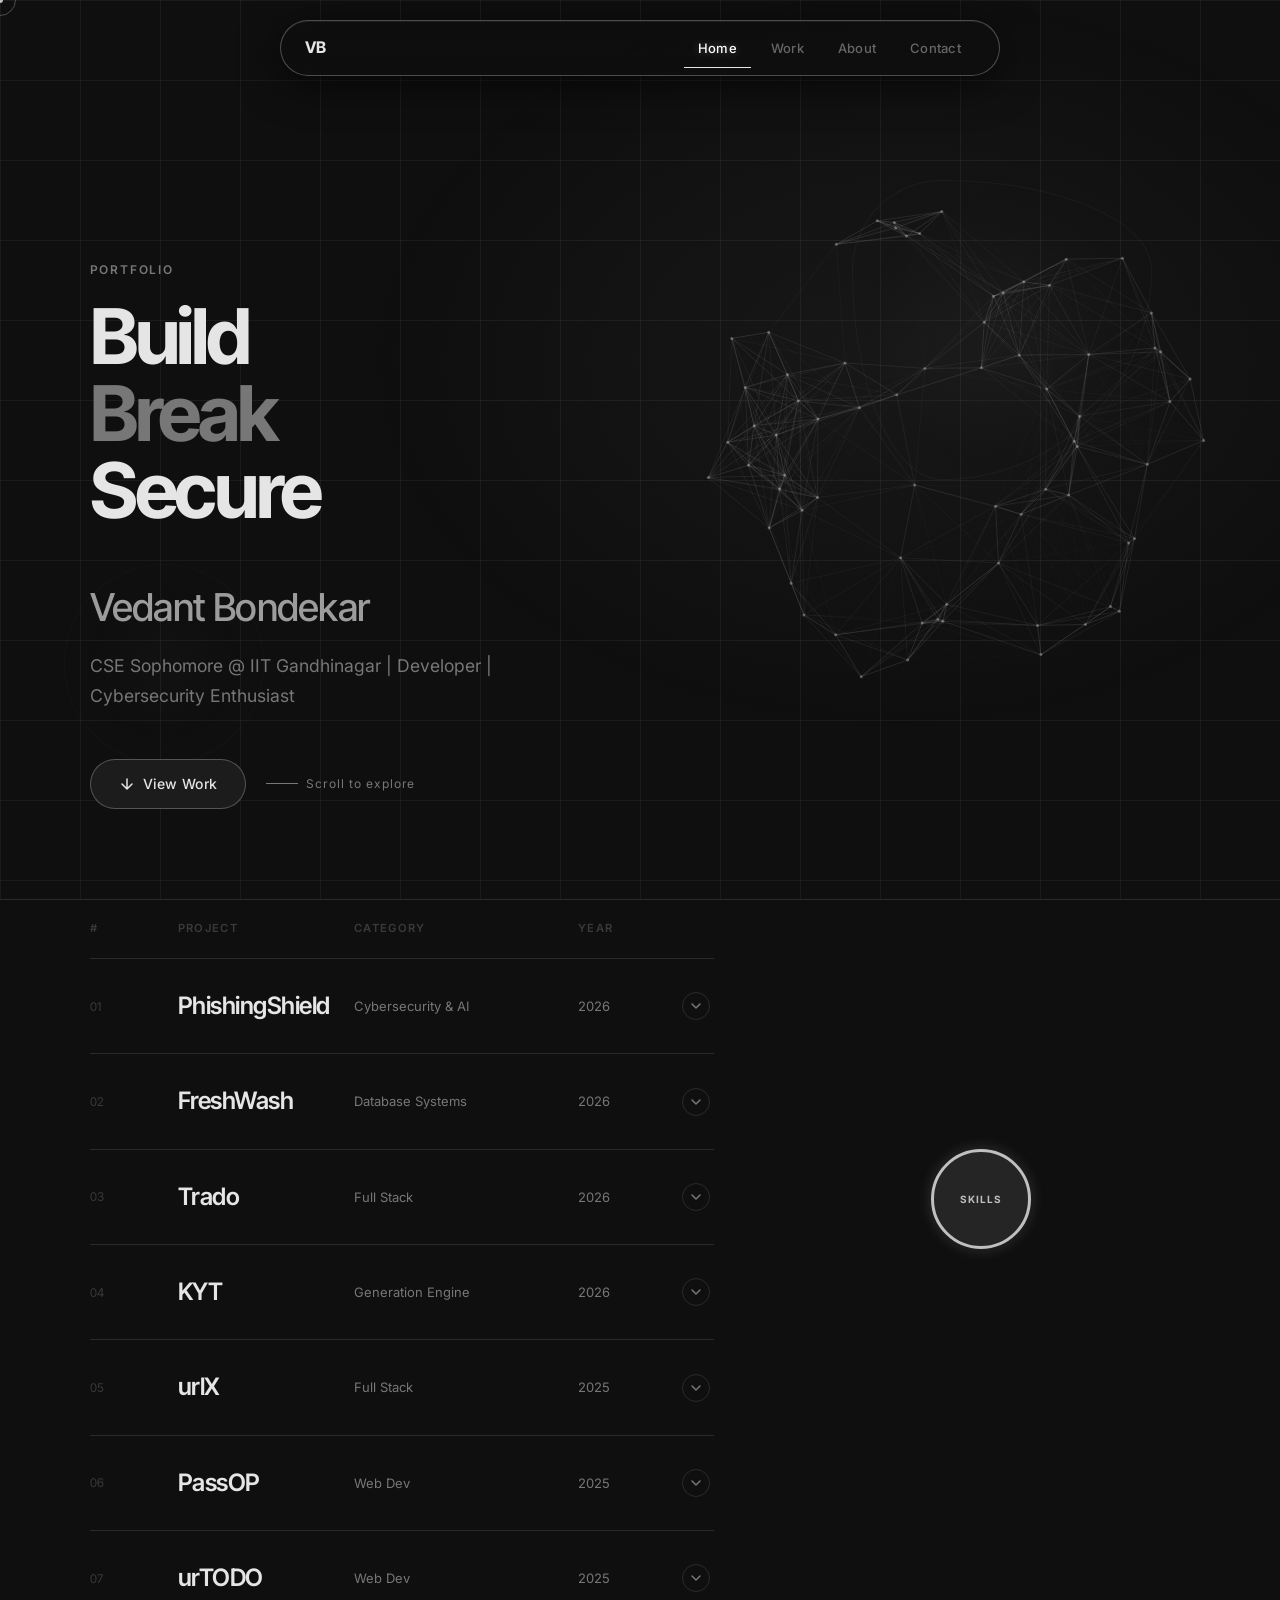
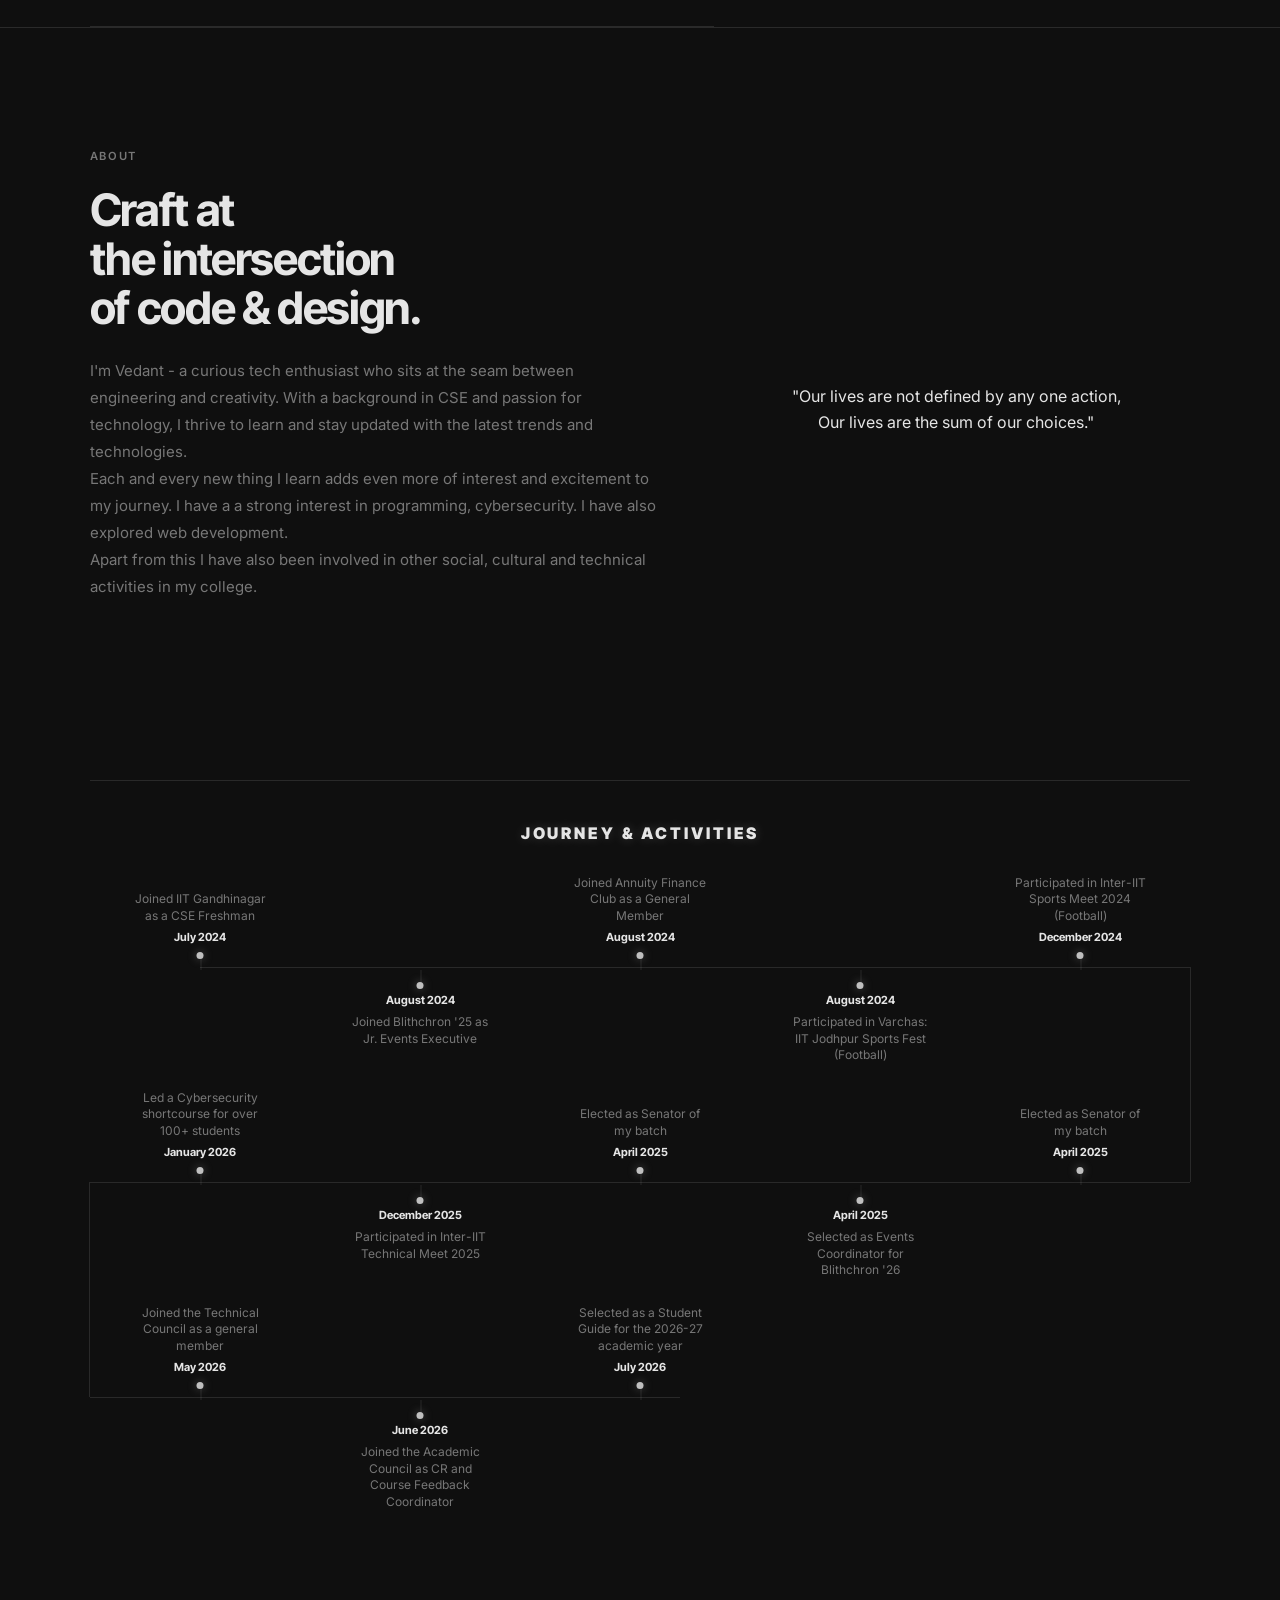
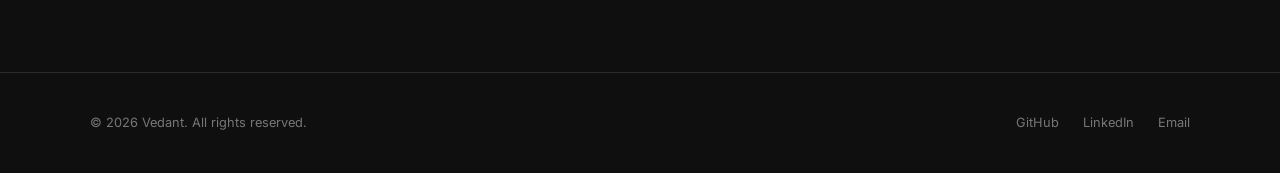
==== commit 8c75f729: "skills section fixed for Mobile UI" ====
--- a/index.html
+++ b/index.html
@@ -152,11 +152,26 @@
             </div>
 
             <div class="work-right">
+                <!-- Desktop: Radial Skills Graph -->
                 <div id="skills-graph-container" class="sticky-container">
                     <!-- SVG for connection lines -->
                     <svg id="skills-graph-lines" width="100%" height="100%"></svg>
                     <!-- Nodes will be injected here -->
                     <div id="skills-graph-root"></div>
+                </div>
+            </div>
+        </div>
+    </section>
+
+    <!-- ── Skills Section (Mobile Only) ── -->
+    <section class="skills-section" id="skills" aria-label="Skills">
+        <div class="skills-section-content">
+            <h2 class="skills-heading">Technical Skills & Tools</h2>
+            
+            <!-- Mobile: Collapsible Skills View -->
+            <div id="skills-collapsible-container" class="skills-collapsible-view">
+                <div class="skills-categories" id="skills-categories">
+                    <!-- Categories will be injected by index.js -->
                 </div>
             </div>
         </div>
--- a/assets/css/index.css
+++ b/assets/css/index.css
@@ -715,7 +715,165 @@
     opacity: 0.5;
 }
 
-/* Mobile Fallback: Bento Grid */
+/* ── Mobile: Collapsible Skills View ────────────────────── */
+.skills-section {
+    display: none;
+    padding: 120px 7vw;
+    border-top: 1px solid var(--border);
+    border-bottom: 1px solid var(--border);
+    background: transparent;
+    overflow: hidden;
+}
+
+.skills-section-content {
+    max-width: 1200px;
+    margin: 0 auto;
+}
+
+.skills-label {
+    font-size: 0.7rem;
+    font-weight: 600;
+    letter-spacing: 0.15em;
+    text-transform: uppercase;
+    color: var(--text-muted);
+    margin-bottom: 20px;
+}
+
+.skills-heading {
+    font-family: 'Inter Tight', sans-serif;
+    font-size: clamp(1.75rem, 4vw, 2.5rem);
+    font-weight: 700;
+    letter-spacing: -0.03em;
+    color: var(--accent-hi);
+    line-height: 1.1;
+    margin-bottom: 48px;
+}
+
+.skills-collapsible-view {
+    display: none;
+    width: 100%;
+}
+
+.skills-categories {
+    display: flex;
+    flex-direction: column;
+    gap: 16px;
+}
+
+.skill-category {
+    border: 1px solid var(--border-hi);
+    border-radius: var(--radius-md);
+    background: rgba(20, 20, 20, 0.5);
+    backdrop-filter: blur(8px);
+    -webkit-backdrop-filter: blur(8px);
+    overflow: hidden;
+    transition: all 0.3s var(--ease-out);
+}
+
+.skill-category.active {
+    background: rgba(25, 25, 25, 0.8);
+    border-color: var(--accent);
+    box-shadow: 0 0 20px rgba(192, 192, 192, 0.1);
+}
+
+.skill-category-header {
+    display: flex;
+    align-items: center;
+    justify-content: space-between;
+    padding: 16px 20px;
+    cursor: pointer;
+    user-select: none;
+    transition: all 0.3s var(--ease-out);
+}
+
+.skill-category-header:hover {
+    background: rgba(30, 30, 30, 0.6);
+}
+
+.skill-category.active .skill-category-header {
+    background: rgba(35, 35, 35, 0.8);
+}
+
+.skill-category-title {
+    display: flex;
+    align-items: center;
+    gap: 12px;
+    font-weight: 600;
+    font-size: 0.95rem;
+    letter-spacing: 0.05em;
+    text-transform: uppercase;
+    color: var(--accent-hi);
+}
+
+.skill-category-icon {
+    width: 12px;
+    height: 12px;
+    border-radius: 50%;
+    transition: transform 0.3s var(--ease-out);
+}
+
+.skill-category[data-group="programming"] .skill-category-icon {
+    background: #1A3A4A;
+}
+
+.skill-category[data-group="tools"] .skill-category-icon {
+    background: #063A26;
+}
+
+.skill-category[data-group="security"] .skill-category-icon {
+    background: #4A1A1A;
+}
+
+.skill-category-toggle {
+    width: 24px;
+    height: 24px;
+    display: flex;
+    align-items: center;
+    justify-content: center;
+    transition: transform 0.3s var(--ease-out);
+    color: var(--text-muted);
+}
+
+.skill-category.active .skill-category-toggle {
+    transform: rotate(180deg);
+    color: var(--accent-hi);
+}
+
+.skill-category-skills {
+    max-height: 0;
+    overflow: hidden;
+    transition: max-height 0.3s var(--ease-out), padding 0.3s var(--ease-out);
+}
+
+.skill-category.active .skill-category-skills {
+    max-height: 500px;
+    padding: 0 20px 16px;
+}
+
+.skill-list {
+    display: flex;
+    flex-wrap: wrap;
+    gap: 8px;
+}
+
+.skill-tag {
+    display: inline-block;
+    padding: 6px 12px;
+    background: rgba(192, 192, 192, 0.08);
+    border: 1px solid rgba(192, 192, 192, 0.15);
+    border-radius: var(--radius-pill);
+    font-size: 0.8rem;
+    color: var(--text-muted);
+    transition: all 0.2s ease;
+}
+
+.skill-tag:hover {
+    background: rgba(192, 192, 192, 0.15);
+    border-color: rgba(192, 192, 192, 0.35);
+    color: var(--accent-hi);
+}
+
+/* Mobile Fallback: Bento Grid (Hidden by default) */
 .bento-grid {
     display: none;
     grid-template-columns: repeat(auto-fill, minmax(140px, 1fr));
@@ -1030,11 +1188,37 @@
     }
 
     #skills-graph-container {
-        display: none;
+        height: 500px;
     }
 
     .bento-grid {
         display: grid;
+    }
+}
+
+/* Mobile: Switch to Collapsible Skills View */
+@media (max-width: 768px) {
+    .skills-section {
+        display: block;
+    }
+
+    .skills-collapsible-view {
+        display: block;
+    }
+
+    #skills-graph-container {
+        display: none;
+    }
+}
+
+/* Small mobile: Optimize for very small screens */
+@media (max-width: 480px) {
+    .skills-section {
+        padding: 80px 5vw;
+    }
+
+    .skills-heading {
+        margin-bottom: 32px;
     }
 }
 
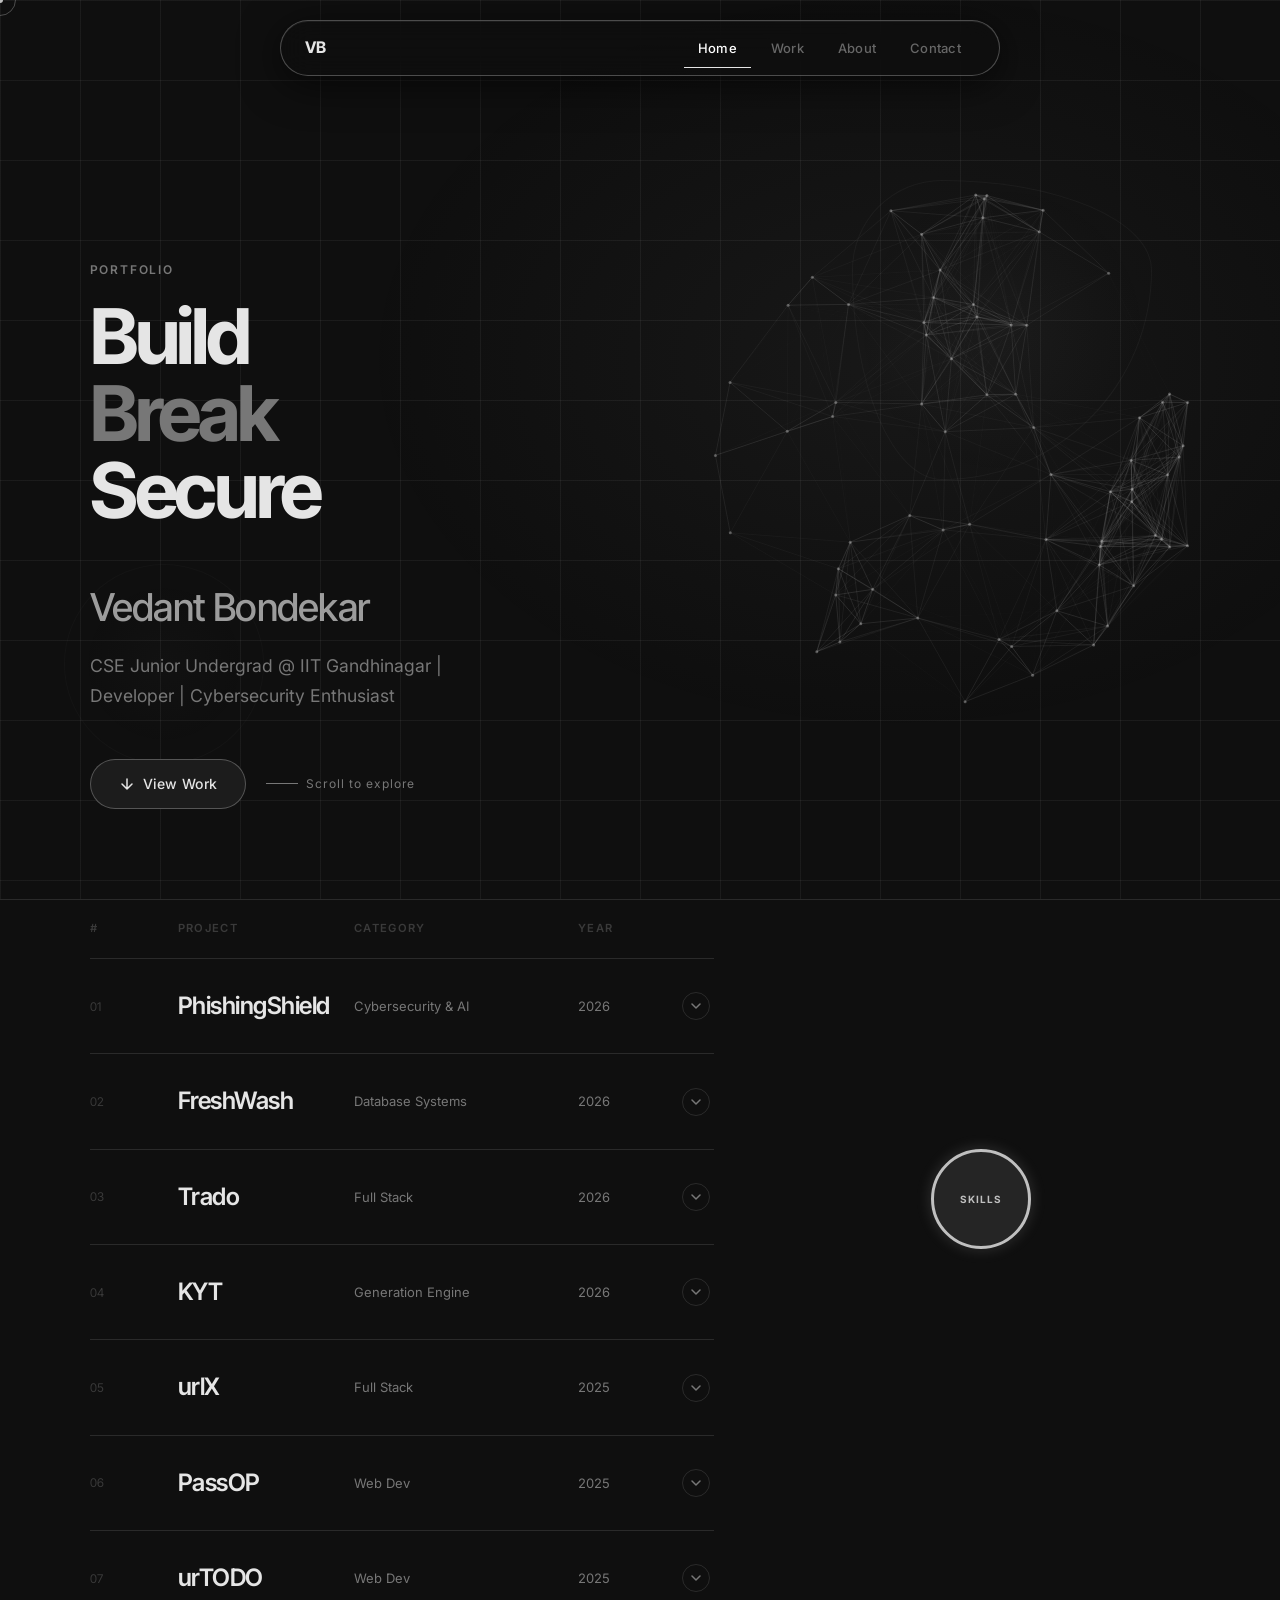
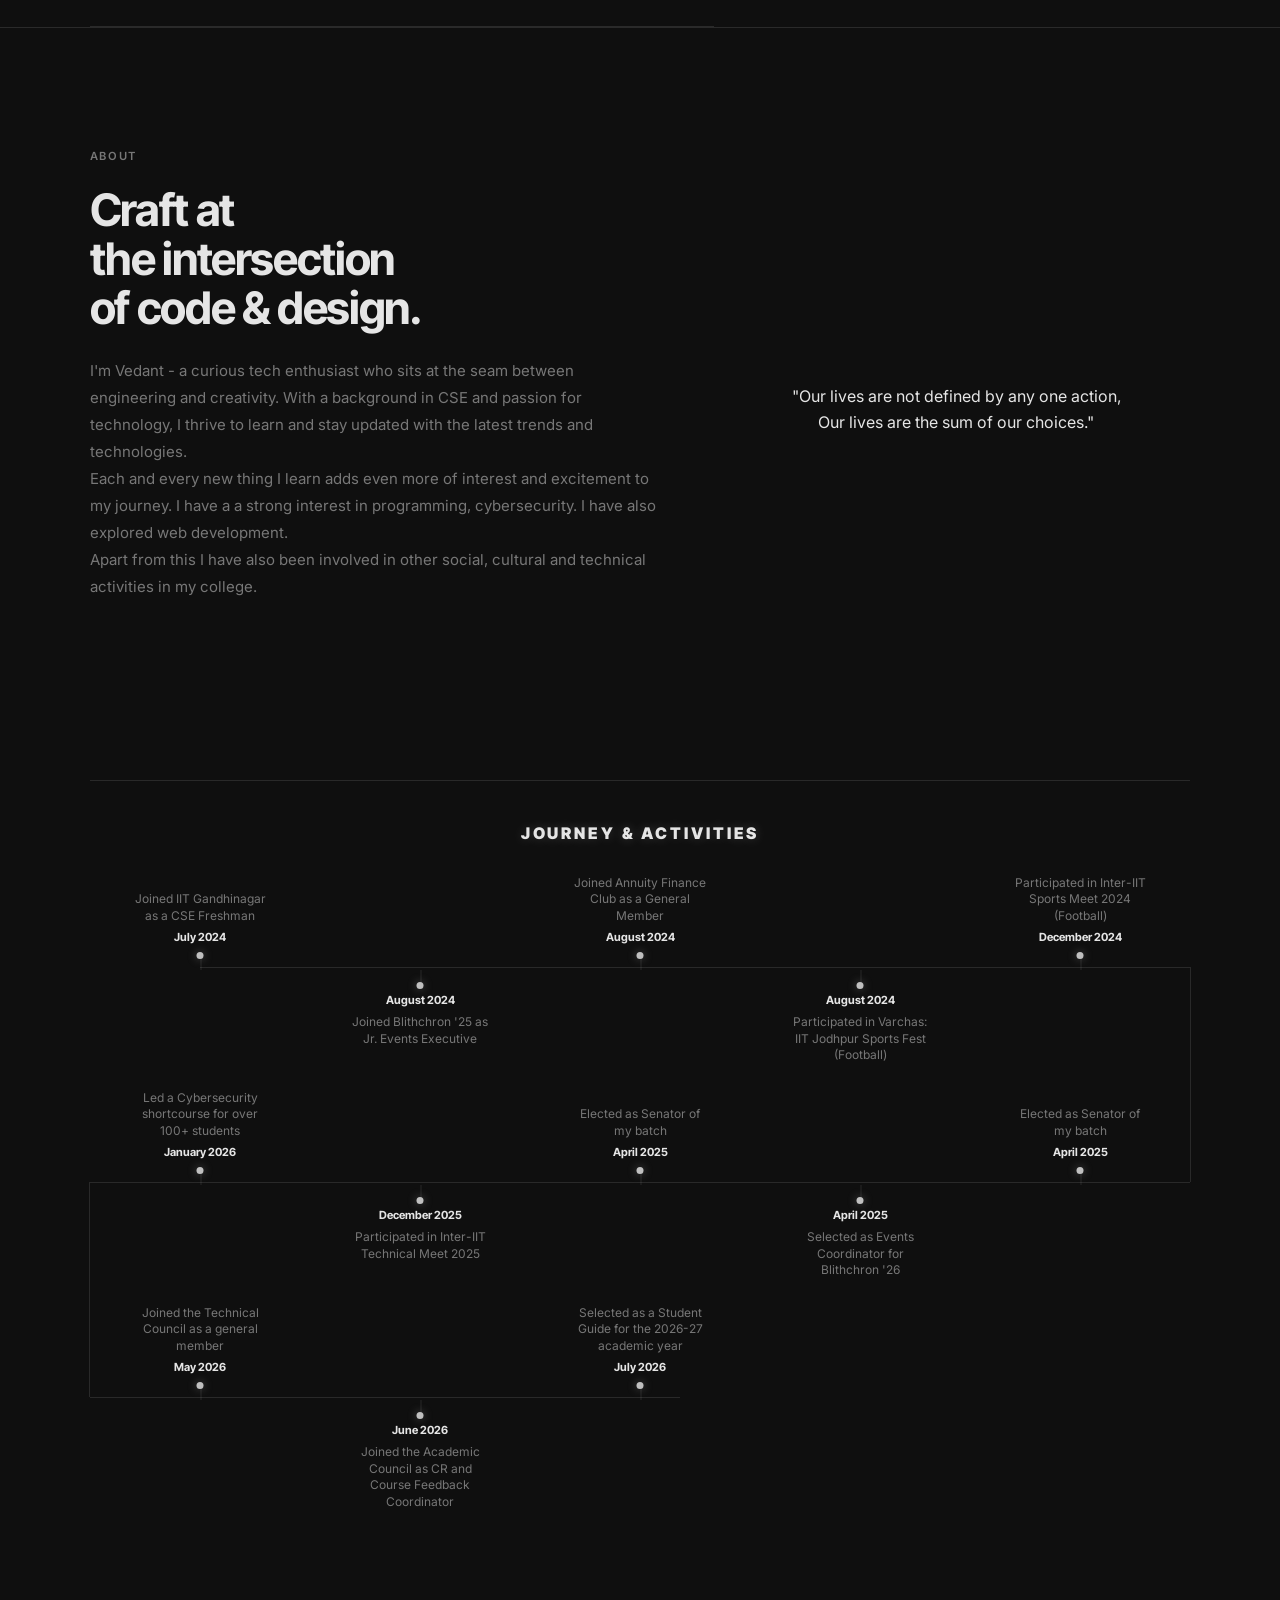
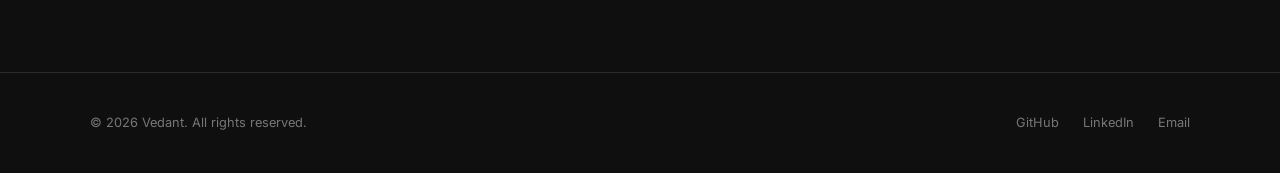
==== commit 1436b7fa: "BTech Year changed" ====
--- a/index.html
+++ b/index.html
@@ -6,7 +6,7 @@
     <meta name="viewport" content="width=device-width, initial-scale=1.0" />
     <title>Vedant Bondekar | Portfolio</title>
     <meta name="description"
-        content="Vedant Bondekar's portfolio — CSE sophomore at IIT Gandhinagar. Full stack developer, cybersecurity enthusiast, and tech innovator building precision-engineered digital products." />
+        content="Vedant Bondekar's portfolio — CSE Junior Undergrad at IIT Gandhinagar. Full stack developer, cybersecurity enthusiast, and tech innovator building precision-engineered digital products." />
     <meta name="keywords" content="Vedant Bondekar, developer, cybersecurity, full stack developer, portfolio, web development, React, Node.js, IIT Gandhinagar, Vedant" />
     <meta name="author" content="Vedant Bondekar" />
     <meta name="robots" content="index, follow" />
@@ -53,7 +53,7 @@
             "url": "https://www.iitgn.ac.in"
         },
         "image": "https://vedantb7.github.io/assets/img/photo.jpg",
-        "description": "CSE sophomore at IIT Gandhinagar. Full stack developer and cybersecurity enthusiast building secure, scalable digital products."
+        "description": "CSE Junior Undergrad at IIT Gandhinagar. Full stack developer and cybersecurity enthusiast building secure, scalable digital products."
     }
     </script>
     
@@ -114,7 +114,7 @@
             <h1 class="hero-heading">Build<br /><em>Break</em><br />Secure</h1>
             <p class="hero-name">Vedant Bondekar</p>
             <p class="hero-sub">
-               CSE Sophomore @ IIT Gandhinagar | Developer | Cybersecurity Enthusiast<br />
+               CSE Junior Undergrad @ IIT Gandhinagar | Developer | Cybersecurity Enthusiast<br />
             </p>
             <div class="hero-cta-row">
                 <a href="#work" class="btn-primary">
--- a/assets/css/index.css
+++ b/assets/css/index.css
@@ -20,6 +20,14 @@
     --text-faint: #3A3A3A;
     --tag-bg: rgba(192, 192, 192, 0.08);
 
+    --nav-bg: rgba(15, 15, 15, 0.72);
+    --nav-bg-scrolled: rgba(10, 10, 10, 0.82);
+    --nav-shadow: 0 8px 40px rgba(0, 0, 0, 0.6), inset 0 1px 0 rgba(255, 255, 255, 0.06);
+    --nav-shadow-scrolled: 0 10px 30px rgba(0, 0, 0, 0.3), inset 0 1px 0 rgba(255, 255, 255, 0.04);
+    --nav-link-color: rgba(192, 192, 192, 0.5);
+    --nav-link-active: rgba(255, 255, 255, 1);
+    --nav-link-glint: #E5E5E5;
+
     --radius-sm: 6px;
     --radius-md: 12px;
     --radius-lg: 24px;
@@ -30,6 +38,33 @@
 
     --ease-out: cubic-bezier(0.16, 1, 0.3, 1);
     --dur: 0.3s;
+    
+    --trail-rgb: 192, 192, 192;
+}
+
+body.light-theme {
+    --bg: #E2E5E9;
+    --bg-raised: #EBEDF0;
+    --surface: #D8DBDF;
+    --surface-hi: #CFD3D8;
+    --border: rgba(0, 0, 0, 0.15);
+    --border-hi: rgba(0, 0, 0, 0.35);
+    --accent: #555555;
+    --accent-hi: #222222;
+    --text: #222222;
+    --text-muted: #666666;
+    --text-faint: #888888;
+    --tag-bg: rgba(0, 0, 0, 0.08);
+
+    --nav-bg: rgba(226, 229, 233, 0.85);
+    --nav-bg-scrolled: rgba(216, 219, 223, 0.95);
+    --nav-shadow: 0 8px 40px rgba(0, 0, 0, 0.08), inset 0 1px 0 rgba(255, 255, 255, 0.4);
+    --nav-shadow-scrolled: 0 10px 30px rgba(0, 0, 0, 0.08), inset 0 1px 0 rgba(255, 255, 255, 0.4);
+    --nav-link-color: rgba(0, 0, 0, 0.55);
+    --nav-link-active: rgba(0, 0, 0, 1);
+    --nav-link-glint: #333333;
+
+    --trail-rgb: 60, 60, 60;
 }
 
 /* ── 2. Reset & Base ──────────────────────────────────────── */
@@ -106,7 +141,7 @@
     position: fixed;
     width: 4px;
     height: 4px;
-    background-color: rgba(192, 192, 192, 0.3);
+    background-color: rgba(var(--trail-rgb), 0.3);
     border-radius: 50%;
     pointer-events: none;
     z-index: 9997;
@@ -169,10 +204,10 @@
     padding: 0 24px;
     border-radius: var(--radius-pill);
     border: 1px solid var(--border-hi);
-    background: rgba(15, 15, 15, 0.72);
+    background: var(--nav-bg);
     backdrop-filter: blur(16px) saturate(180%);
     -webkit-backdrop-filter: blur(16px) saturate(180%);
-    box-shadow: 0 8px 40px rgba(0, 0, 0, 0.6), inset 0 1px 0 rgba(255, 255, 255, 0.06);
+    box-shadow: var(--nav-shadow);
     transition: transform 0.6s cubic-bezier(0.16, 1, 0.3, 1),
         backdrop-filter 0.6s cubic-bezier(0.16, 1, 0.3, 1),
         box-shadow 0.6s cubic-bezier(0.16, 1, 0.3, 1),
@@ -185,8 +220,8 @@
     transform: scale(0.85);
     backdrop-filter: blur(24px) saturate(180%);
     -webkit-backdrop-filter: blur(24px) saturate(180%);
-    box-shadow: 0 10px 30px rgba(0, 0, 0, 0.3), inset 0 1px 0 rgba(255, 255, 255, 0.04);
-    background: rgba(10, 10, 10, 0.82);
+    box-shadow: var(--nav-shadow-scrolled);
+    background: var(--nav-bg-scrolled);
 }
 
 .nav-logo {
@@ -195,6 +230,13 @@
     font-size: 1rem;
     letter-spacing: -0.02em;
     color: var(--accent-hi);
+    cursor: pointer;
+    user-select: none;
+    transition: color 0.3s ease;
+}
+
+.nav-logo:hover {
+    color: var(--text);
 }
 
 .nav-links {
@@ -210,8 +252,7 @@
     border-radius: var(--radius-pill);
     font-size: 0.8125rem;
     font-weight: 500;
-    color: rgba(192, 192, 192, 0.5);
-    /* Silver-Grey Inactive */
+    color: var(--nav-link-color);
     letter-spacing: 0.02em;
     transition: color 0.4s ease, text-shadow 0.4s ease;
 }
@@ -223,16 +264,15 @@
     left: 0;
     width: 100%;
     height: 1.5px;
-    background: #E5E5E5;
-    /* Silver-White Glint */
+    background: var(--nav-link-glint);
     transform: scaleX(0);
     transform-origin: center;
     transition: transform 0.4s cubic-bezier(0.23, 1, 0.32, 1);
 }
 
 .nav-links a.active {
-    color: rgba(255, 255, 255, 1) !important;
-    text-shadow: 0 0 8px rgba(255, 255, 255, 0.3);
+    color: var(--nav-link-active) !important;
+    text-shadow: 0 0 8px rgba(var(--nav-link-active), 0.3);
 }
 
 .nav-links a.active::after {
@@ -247,7 +287,7 @@
 }
 
 .nav-links a:hover {
-    color: rgba(255, 255, 255, 1);
+    color: var(--nav-link-active);
 }
 
 /* Glint & Glow Focus (Cleanup old pill) */
@@ -262,7 +302,7 @@
 .nav-wrapper.scrolled nav.site-nav {
     height: var(--nav-h-small);
     padding: 0 20px;
-    box-shadow: 0 4px 24px rgba(0, 0, 0, 0.8), inset 0 1px 0 rgba(255, 255, 255, 0.04);
+    box-shadow: var(--nav-shadow-scrolled);
 }
 
 /* ── 4. Hero Section ──────────────────────────────────────── */
